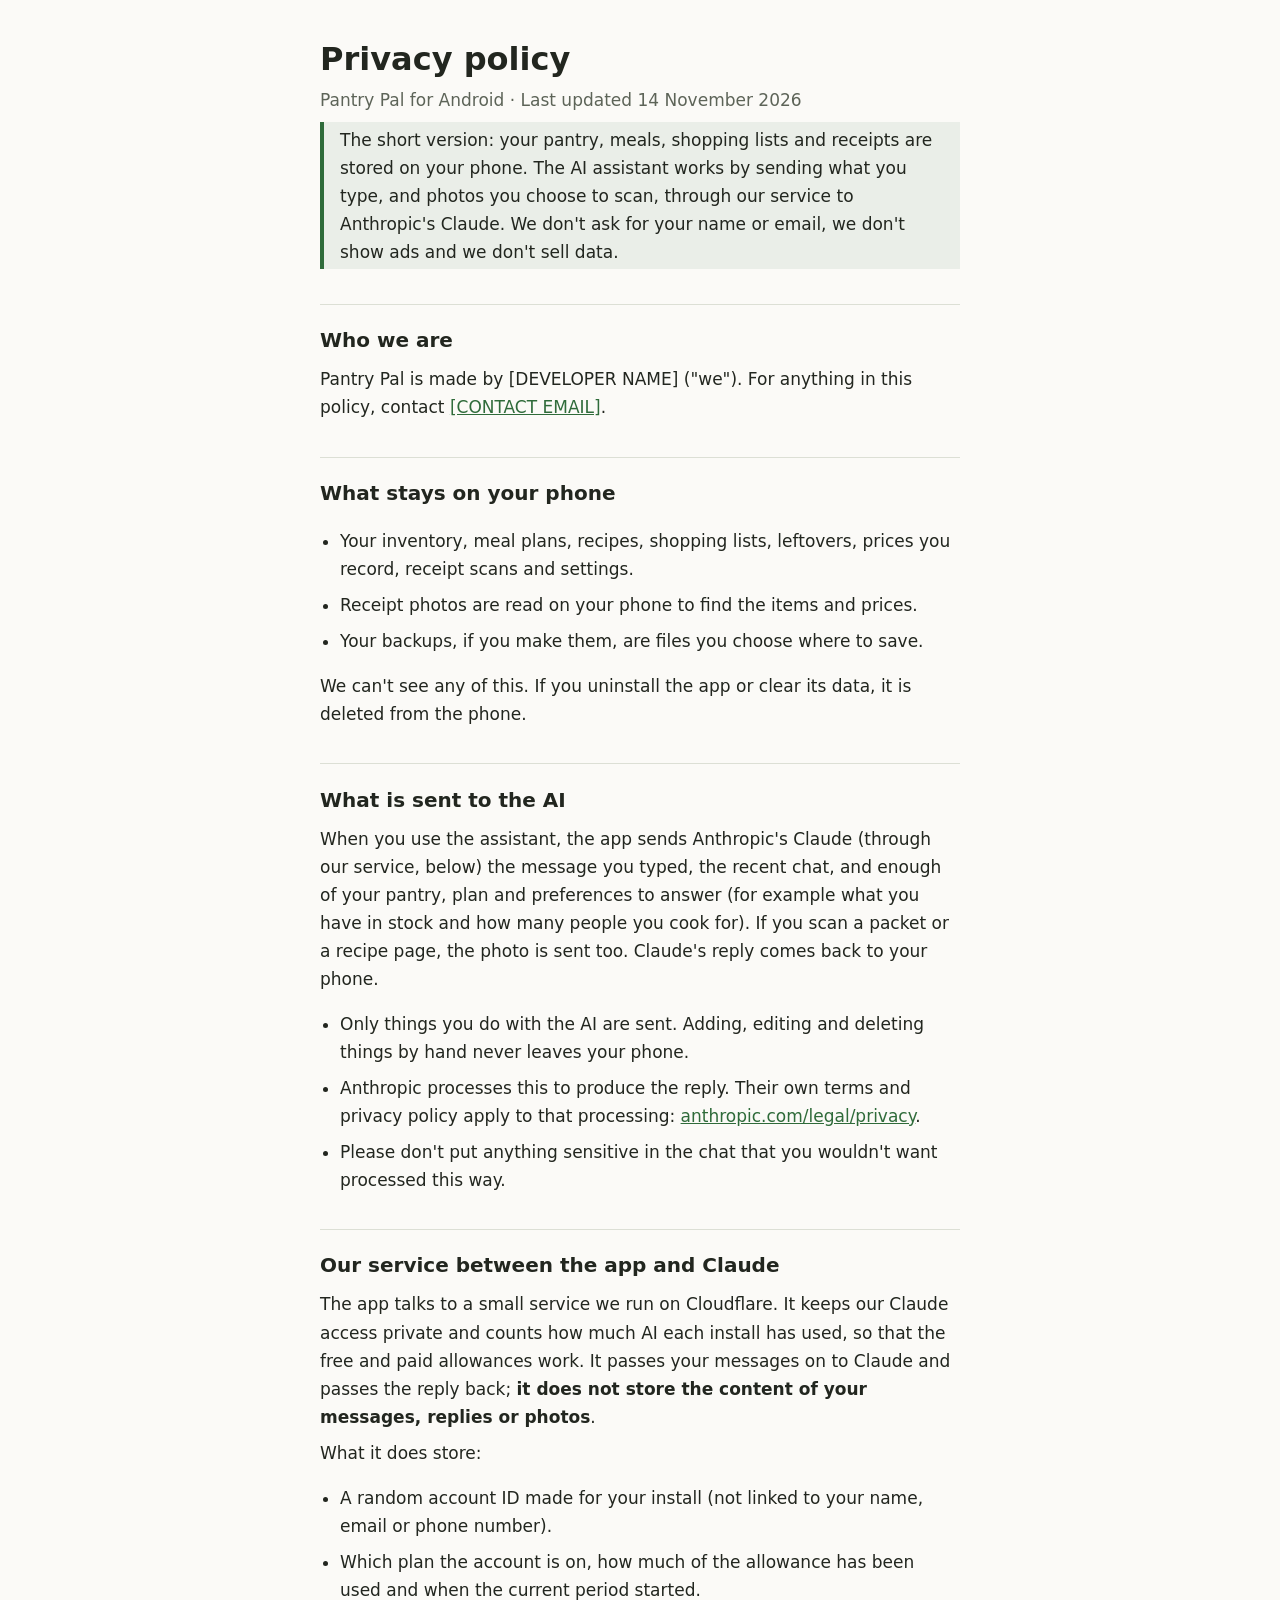
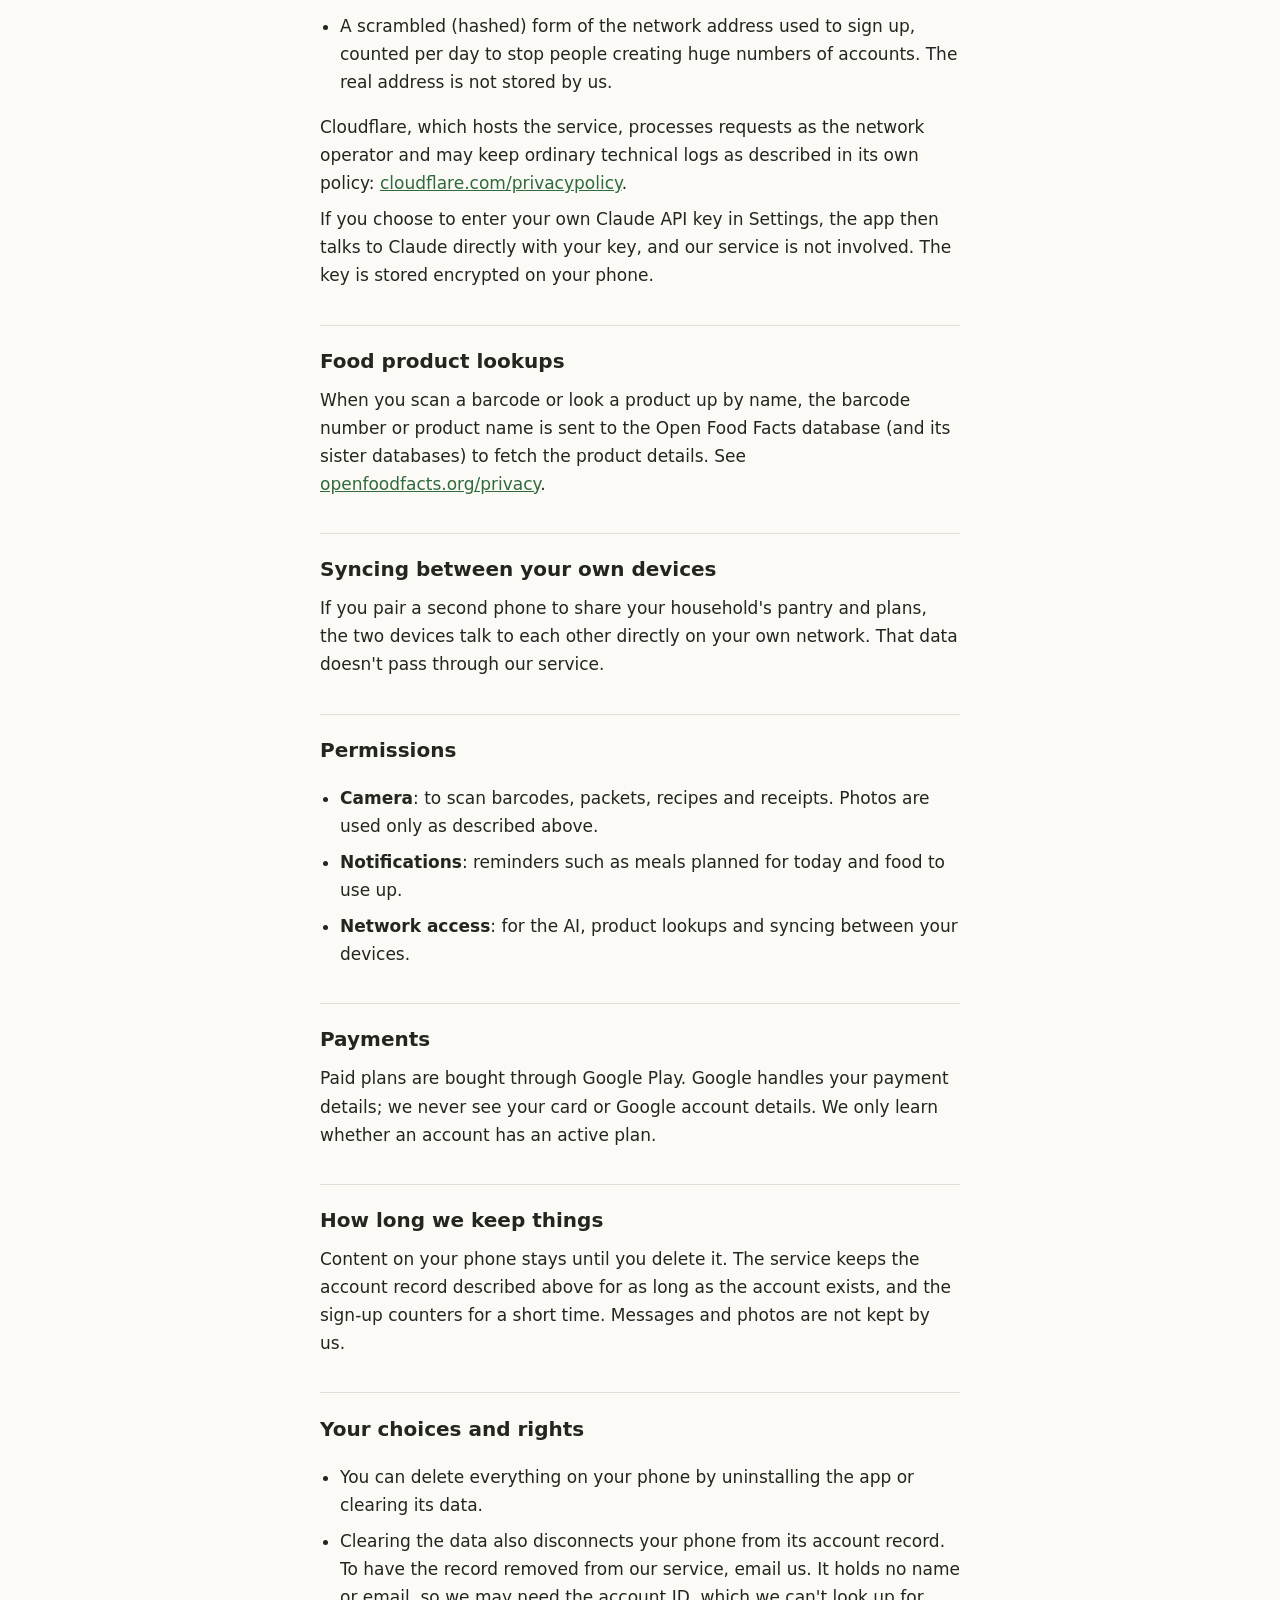
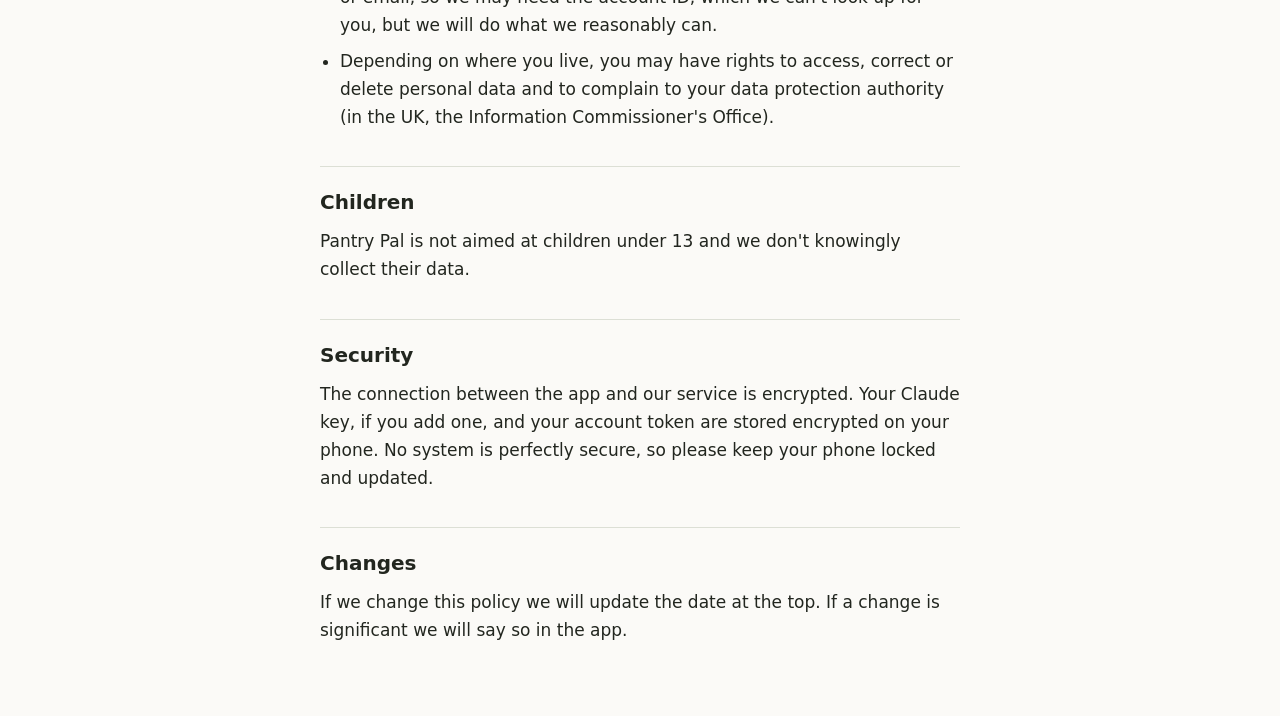
==== index.html @ 1c4ea08c "Pantry Pal privacy policy" ====
<!doctype html>
<html lang="en-GB">
<head>
  <meta charset="utf-8">
  <meta name="viewport" content="width=device-width, initial-scale=1">
  <title>Privacy policy - Pantry Pal</title>
  <meta name="description" content="How Pantry Pal handles your data.">
  <link rel="stylesheet" href="style.css">
</head>
<body>
<main>
  <h1>Privacy policy</h1>
  <p class="muted">Pantry Pal for Android &middot; Last updated 14 November 2026</p>

  <p class="note">The short version: your pantry, meals, shopping lists and receipts are stored on your phone. The AI assistant works by sending what you type, and photos you choose to scan, through our service to Anthropic's Claude. We don't ask for your name or email, we don't show ads and we don't sell data.</p>

  <h2>Who we are</h2>
  <p>Pantry Pal is made by [DEVELOPER NAME] ("we"). For anything in this policy, contact <a href="mailto:[CONTACT EMAIL]">[CONTACT EMAIL]</a>.</p>

  <h2>What stays on your phone</h2>
  <ul>
    <li>Your inventory, meal plans, recipes, shopping lists, leftovers, prices you record, receipt scans and settings.</li>
    <li>Receipt photos are read on your phone to find the items and prices.</li>
    <li>Your backups, if you make them, are files you choose where to save.</li>
  </ul>
  <p>We can't see any of this. If you uninstall the app or clear its data, it is deleted from the phone.</p>

  <h2>What is sent to the AI</h2>
  <p>When you use the assistant, the app sends Anthropic's Claude (through our service, below) the message you typed, the recent chat, and enough of your pantry, plan and preferences to answer (for example what you have in stock and how many people you cook for). If you scan a packet or a recipe page, the photo is sent too. Claude's reply comes back to your phone.</p>
  <ul>
    <li>Only things you do with the AI are sent. Adding, editing and deleting things by hand never leaves your phone.</li>
    <li>Anthropic processes this to produce the reply. Their own terms and privacy policy apply to that processing: <a href="https://www.anthropic.com/legal/privacy" rel="noopener">anthropic.com/legal/privacy</a>.</li>
    <li>Please don't put anything sensitive in the chat that you wouldn't want processed this way.</li>
  </ul>

  <h2>Our service between the app and Claude</h2>
  <p>The app talks to a small service we run on Cloudflare. It keeps our Claude access private and counts how much AI each install has used, so that the free and paid allowances work. It passes your messages on to Claude and passes the reply back; <strong>it does not store the content of your messages, replies or photos</strong>.</p>
  <p>What it does store:</p>
  <ul>
    <li>A random account ID made for your install (not linked to your name, email or phone number).</li>
    <li>Which plan the account is on, how much of the allowance has been used and when the current period started.</li>
    <li>A scrambled (hashed) form of the network address used to sign up, counted per day to stop people creating huge numbers of accounts. The real address is not stored by us.</li>
  </ul>
  <p>Cloudflare, which hosts the service, processes requests as the network operator and may keep ordinary technical logs as described in its own policy: <a href="https://www.cloudflare.com/privacypolicy/" rel="noopener">cloudflare.com/privacypolicy</a>.</p>
  <p>If you choose to enter your own Claude API key in Settings, the app then talks to Claude directly with your key, and our service is not involved. The key is stored encrypted on your phone.</p>

  <h2>Food product lookups</h2>
  <p>When you scan a barcode or look a product up by name, the barcode number or product name is sent to the Open Food Facts database (and its sister databases) to fetch the product details. See <a href="https://world.openfoodfacts.org/privacy" rel="noopener">openfoodfacts.org/privacy</a>.</p>

  <h2>Syncing between your own devices</h2>
  <p>If you pair a second phone to share your household's pantry and plans, the two devices talk to each other directly on your own network. That data doesn't pass through our service.</p>

  <h2>Permissions</h2>
  <ul>
    <li><strong>Camera</strong>: to scan barcodes, packets, recipes and receipts. Photos are used only as described above.</li>
    <li><strong>Notifications</strong>: reminders such as meals planned for today and food to use up.</li>
    <li><strong>Network access</strong>: for the AI, product lookups and syncing between your devices.</li>
  </ul>

  <h2>Payments</h2>
  <p>Paid plans are bought through Google Play. Google handles your payment details; we never see your card or Google account details. We only learn whether an account has an active plan.</p>

  <h2>How long we keep things</h2>
  <p>Content on your phone stays until you delete it. The service keeps the account record described above for as long as the account exists, and the sign-up counters for a short time. Messages and photos are not kept by us.</p>

  <h2>Your choices and rights</h2>
  <ul>
    <li>You can delete everything on your phone by uninstalling the app or clearing its data.</li>
    <li>Clearing the data also disconnects your phone from its account record. To have the record removed from our service, email us. It holds no name or email, so we may need the account ID, which we can't look up for you, but we will do what we reasonably can.</li>
    <li>Depending on where you live, you may have rights to access, correct or delete personal data and to complain to your data protection authority (in the UK, the Information Commissioner's Office).</li>
  </ul>

  <h2>Children</h2>
  <p>Pantry Pal is not aimed at children under 13 and we don't knowingly collect their data.</p>

  <h2>Security</h2>
  <p>The connection between the app and our service is encrypted. Your Claude key, if you add one, and your account token are stored encrypted on your phone. No system is perfectly secure, so please keep your phone locked and updated.</p>

  <h2>Changes</h2>
  <p>If we change this policy we will update the date at the top. If a change is significant we will say so in the app.</p>
</main>
</body>
</html>
---- style.css ----
:root { --bg:#fbfaf7; --fg:#22261f; --muted:#5d6458; --accent:#2f6b3a; --rule:#dcdfd5; }
@media (prefers-color-scheme: dark) { :root { --bg:#171a15; --fg:#e8eae3; --muted:#a3aa9b; --accent:#7fc48a; --rule:#33382f; } }
* { box-sizing: border-box; }
body { margin:0; background:var(--bg); color:var(--fg); font:17px/1.65 system-ui, -apple-system, "Segoe UI", Roboto, sans-serif; }
main { max-width: 42rem; margin: 0 auto; padding: 2.5rem 1rem 4rem; }
h1 { font-size: 2rem; line-height:1.2; margin:0 0 .25rem; }
h2 { font-size: 1.25rem; margin: 2.2rem 0 .4rem; padding-top:1.2rem; border-top:1px solid var(--rule); }
p, li { margin: .5rem 0; }
ul { padding-left: 1.25rem; }
.muted { color: var(--muted); }
a { color: var(--accent); }
.note { border-left: 4px solid var(--accent); padding: .2rem 1rem; background: color-mix(in srgb, var(--accent) 8%, transparent); }
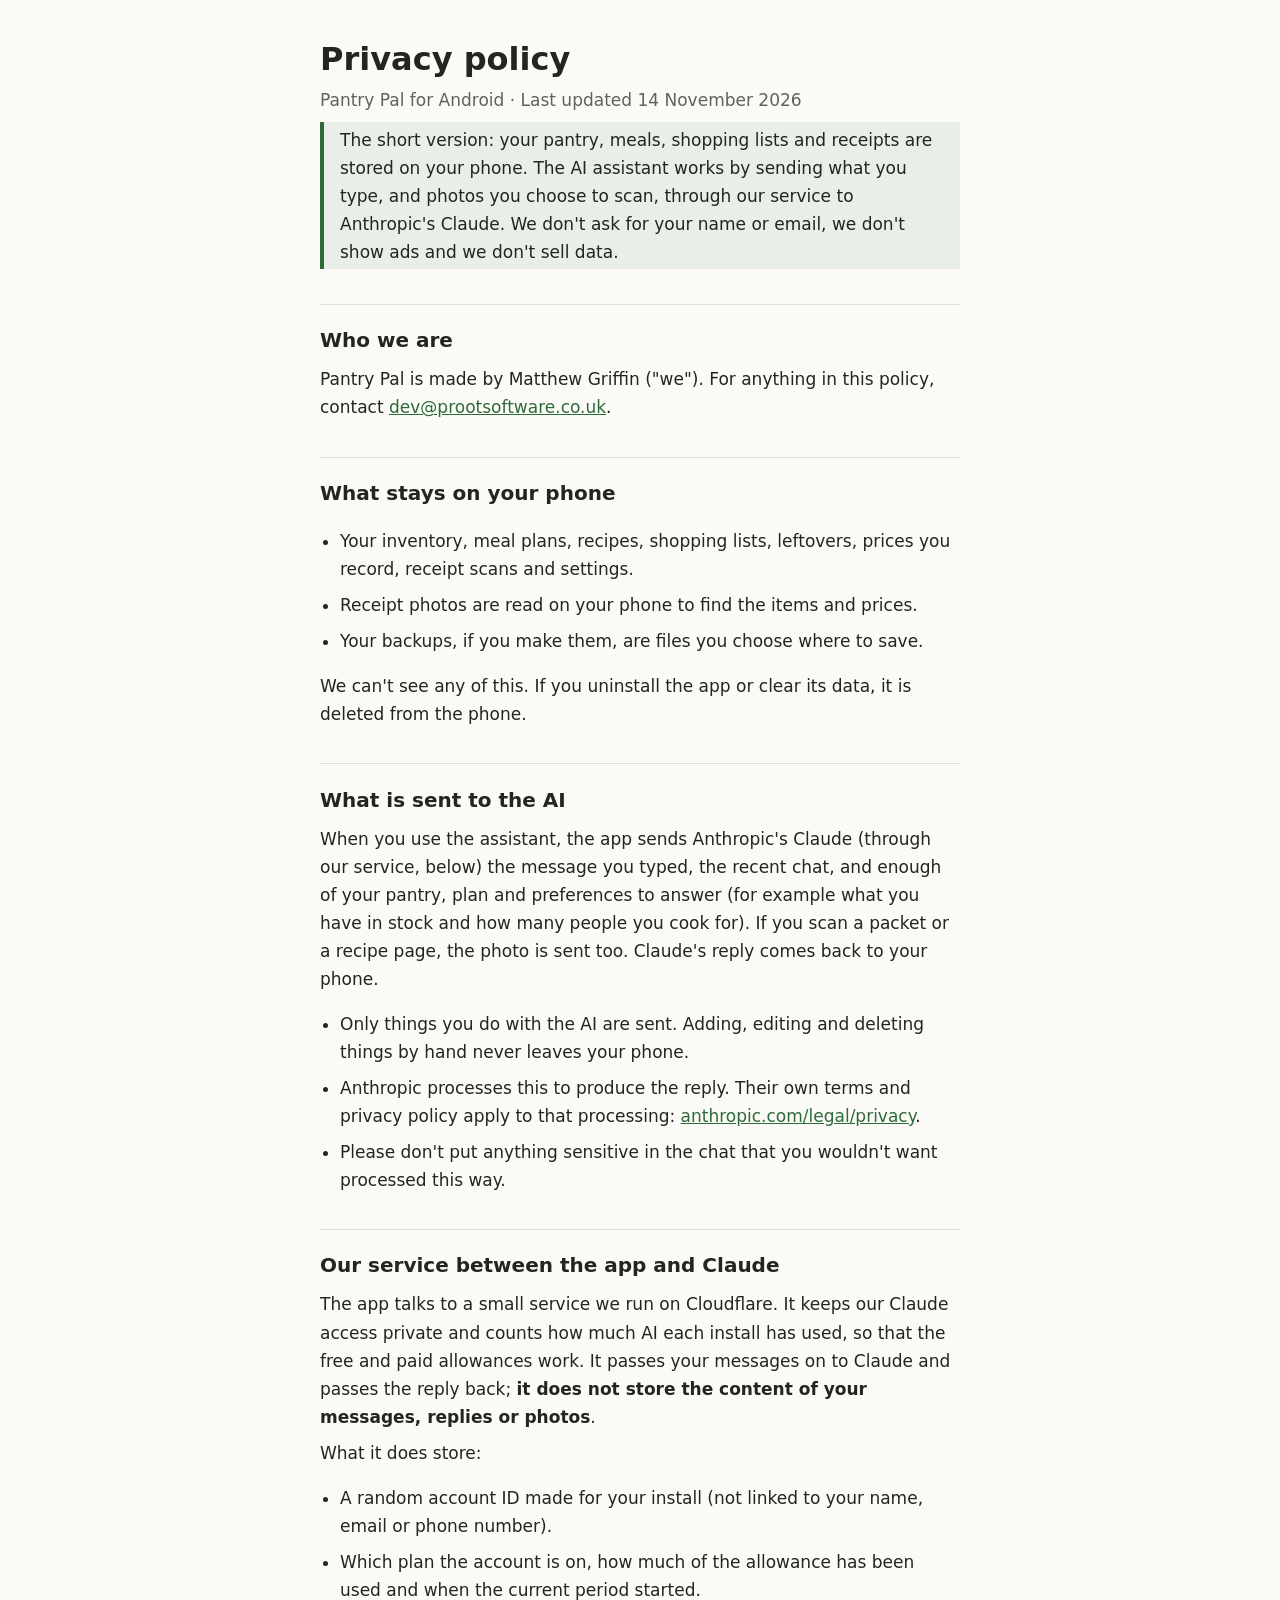
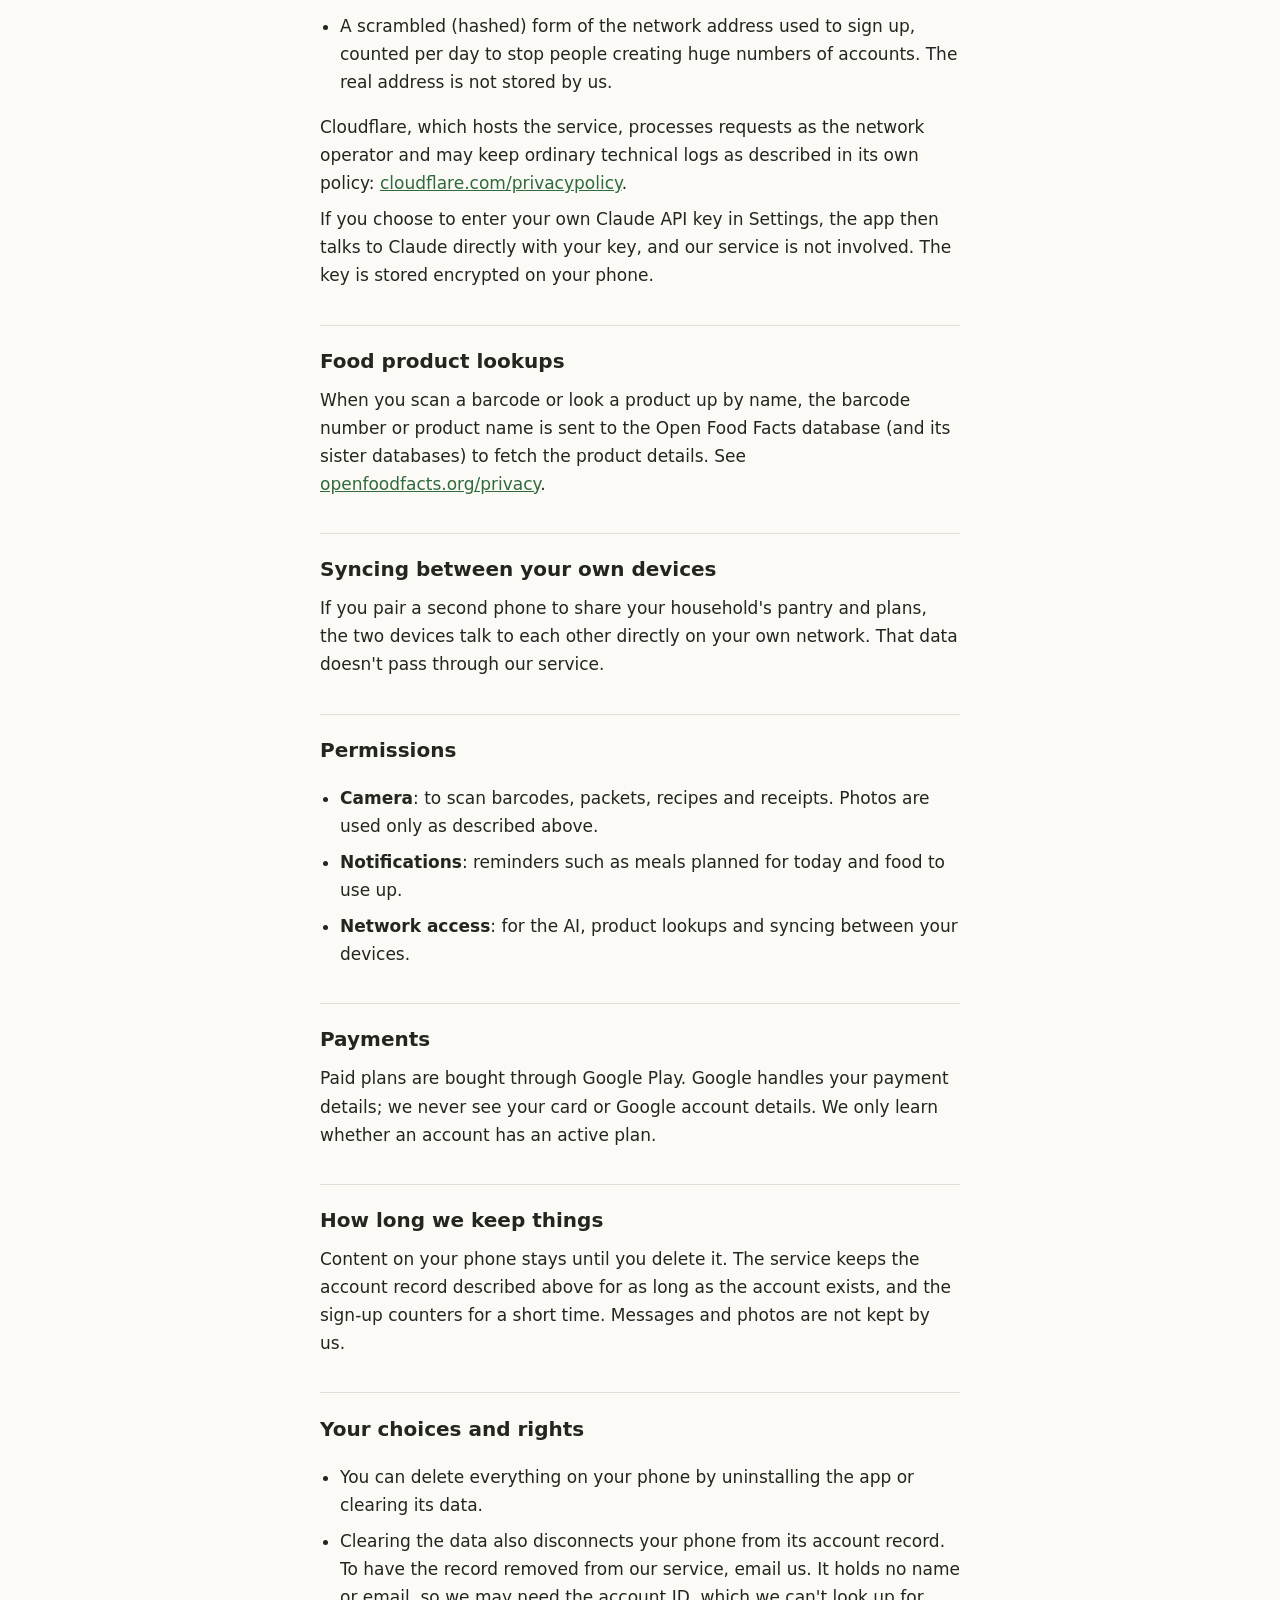
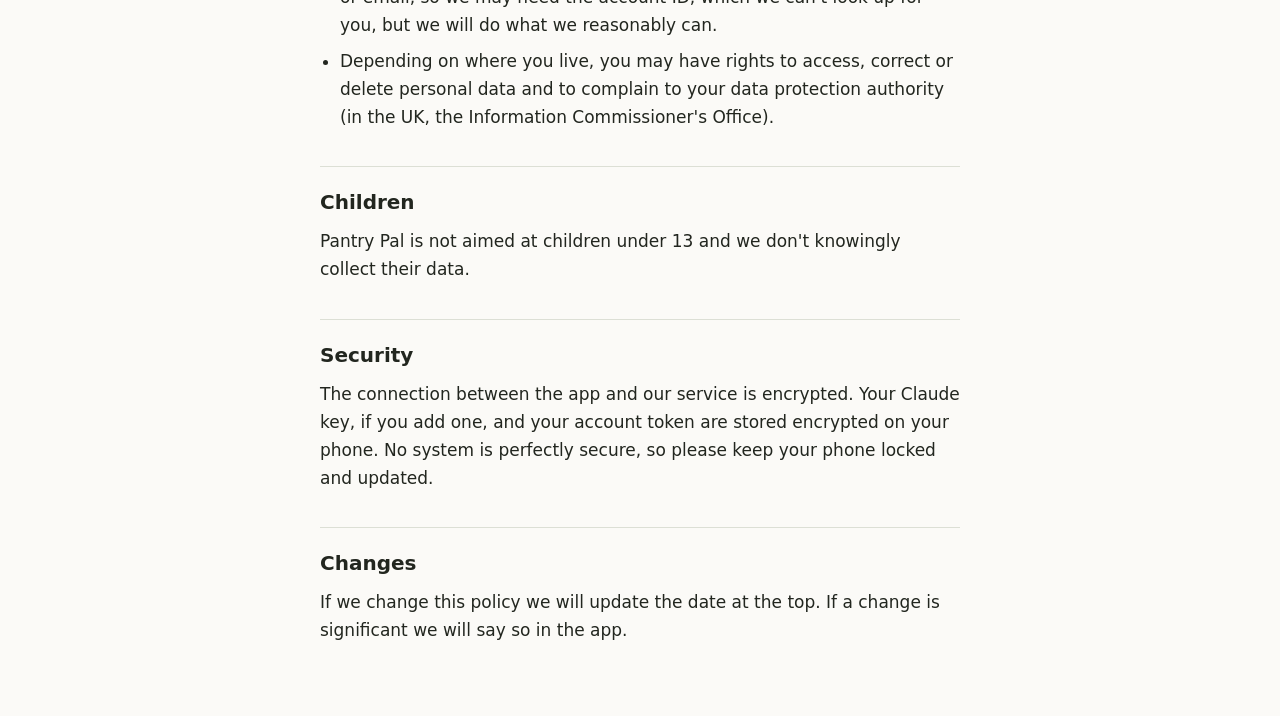
==== commit 4dd2d2d9: "Fill in developer name and contact email" ====
--- a/index.html
+++ b/index.html
@@ -15,7 +15,7 @@
   <p class="note">The short version: your pantry, meals, shopping lists and receipts are stored on your phone. The AI assistant works by sending what you type, and photos you choose to scan, through our service to Anthropic's Claude. We don't ask for your name or email, we don't show ads and we don't sell data.</p>
 
   <h2>Who we are</h2>
-  <p>Pantry Pal is made by [DEVELOPER NAME] ("we"). For anything in this policy, contact <a href="mailto:[CONTACT EMAIL]">[CONTACT EMAIL]</a>.</p>
+  <p>Pantry Pal is made by Matthew Griffin ("we"). For anything in this policy, contact <a href="mailto:dev@prootsoftware.co.uk">dev@prootsoftware.co.uk</a>.</p>
 
   <h2>What stays on your phone</h2>
   <ul>
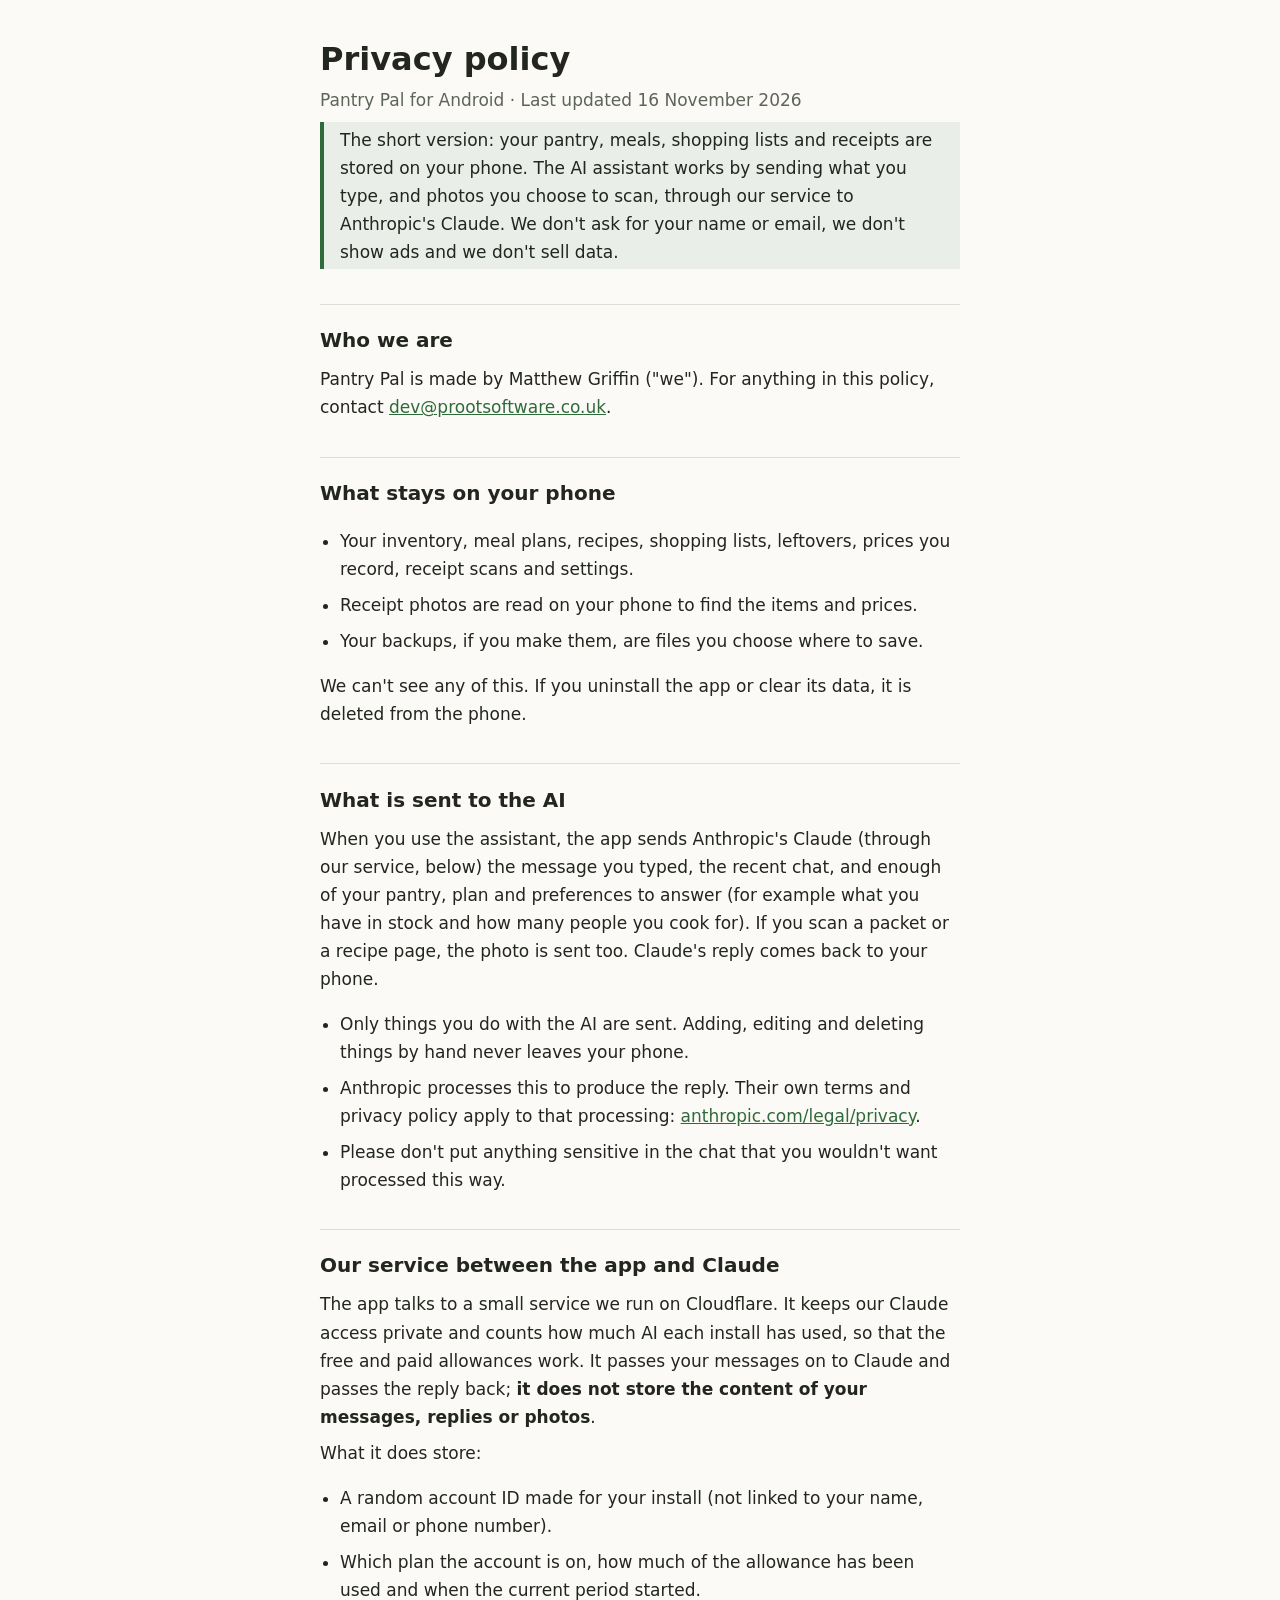
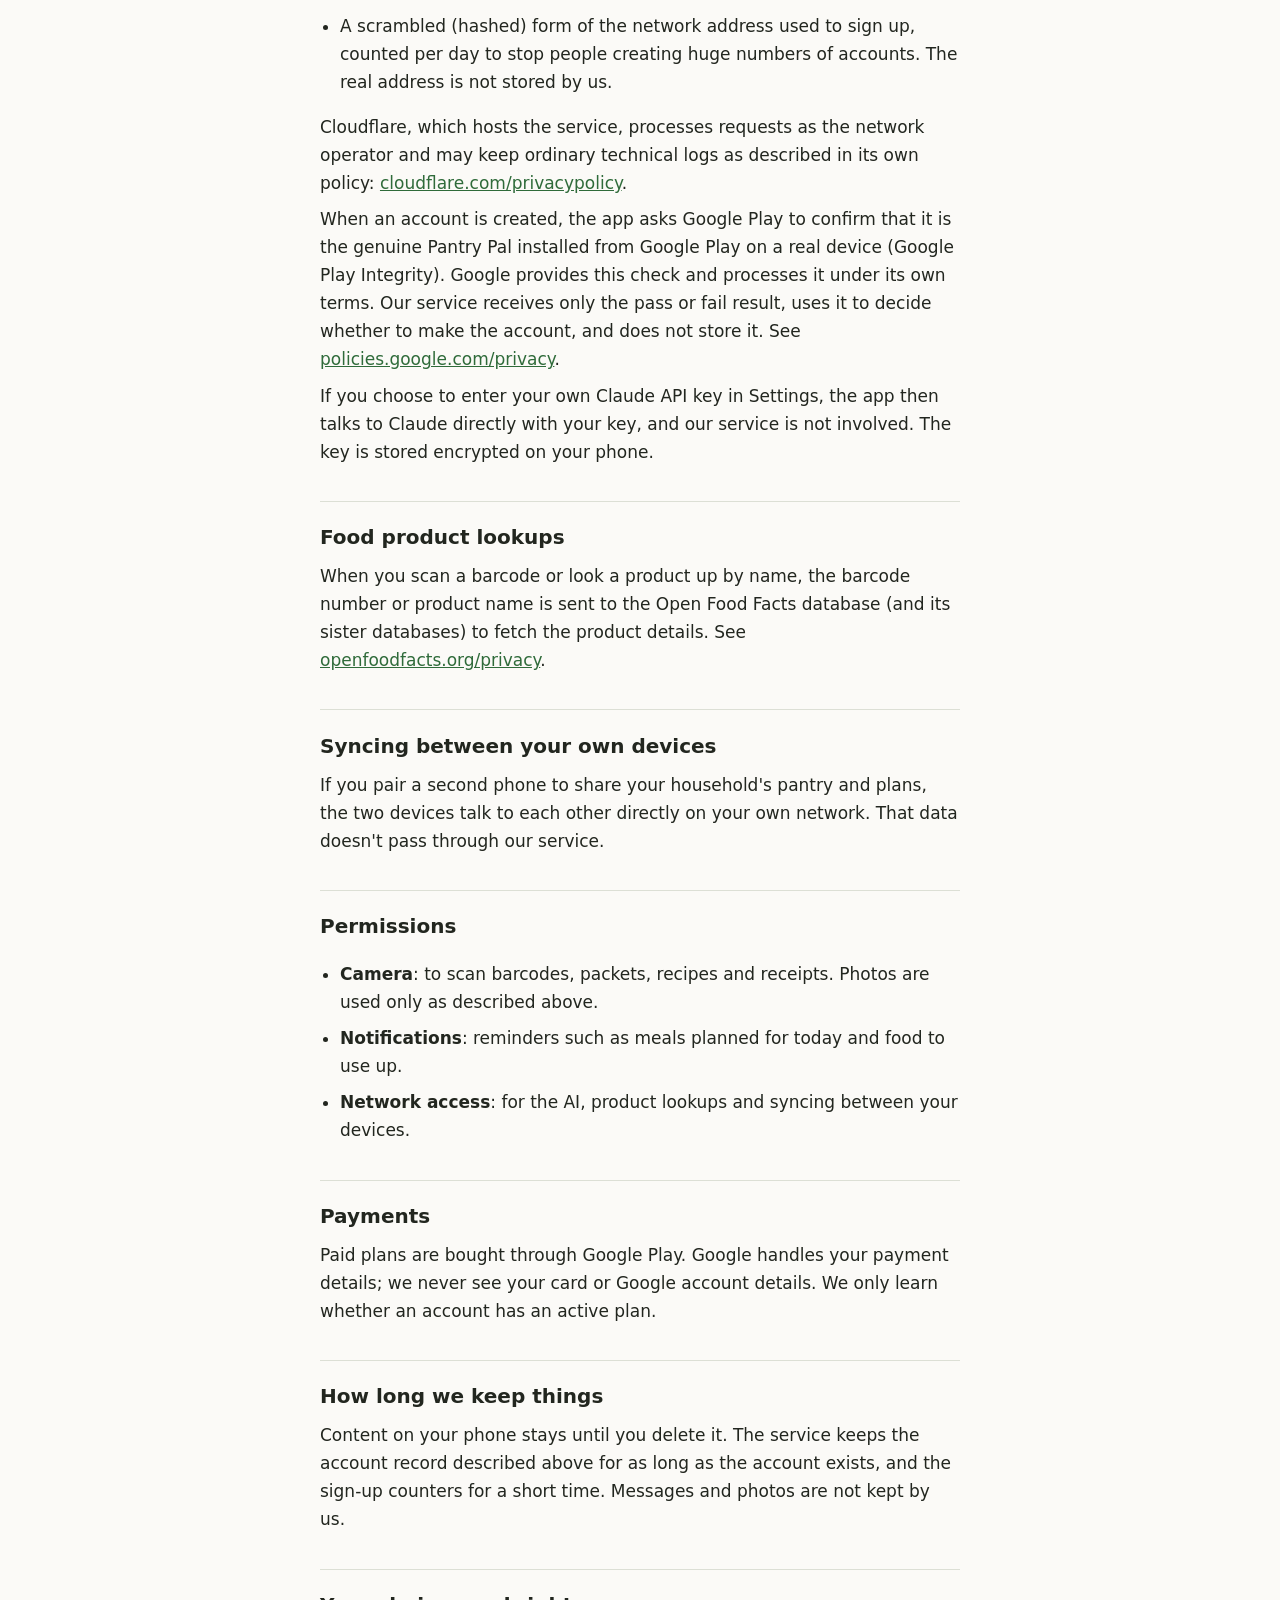
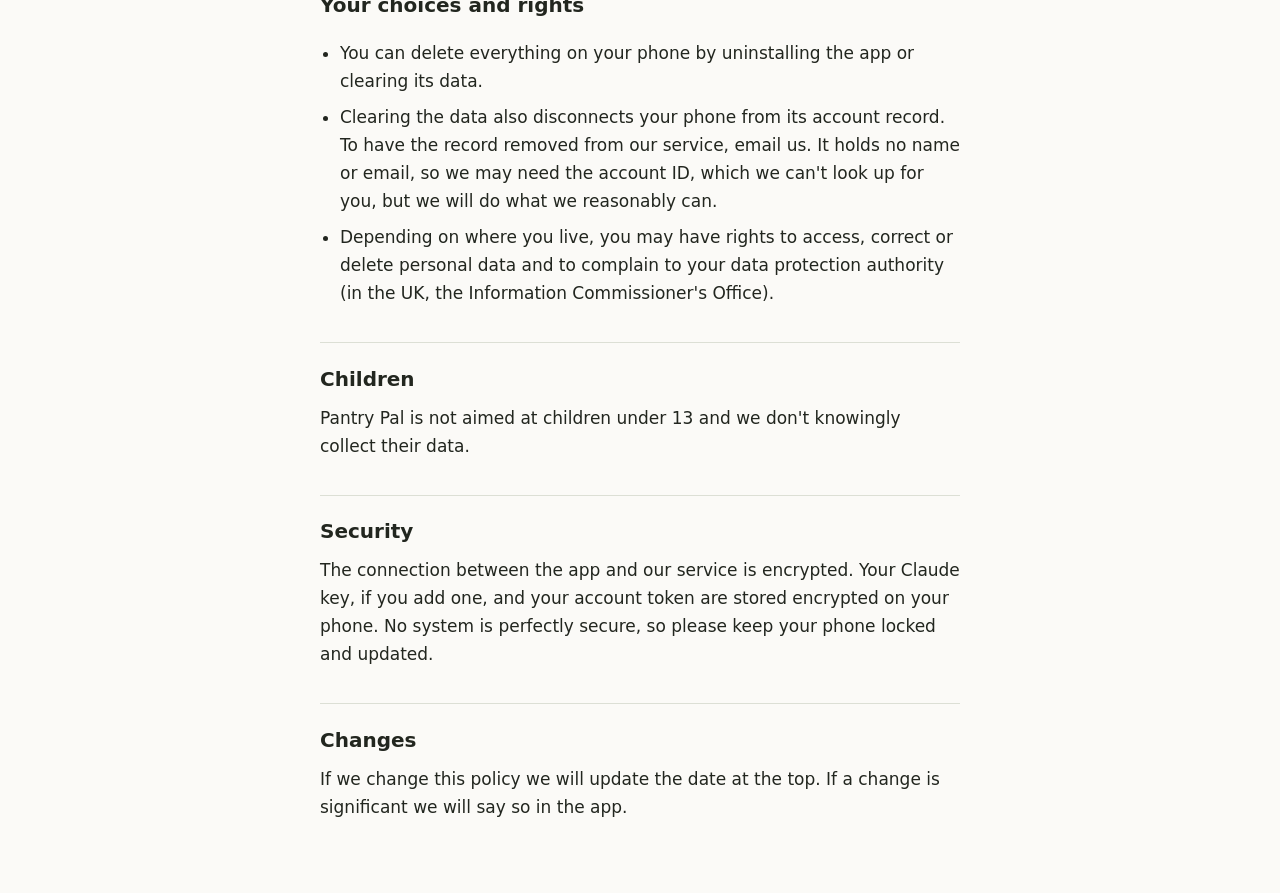
==== commit 065974a8: "Privacy policy: mention Google Play Integrity check at sign-up Co-Authored-By: Claude Sonnet 5.5 <no" ====
--- a/index.html
+++ b/index.html
@@ -10,7 +10,7 @@
 <body>
 <main>
   <h1>Privacy policy</h1>
-  <p class="muted">Pantry Pal for Android &middot; Last updated 14 November 2026</p>
+  <p class="muted">Pantry Pal for Android &middot; Last updated 16 November 2026</p>
 
   <p class="note">The short version: your pantry, meals, shopping lists and receipts are stored on your phone. The AI assistant works by sending what you type, and photos you choose to scan, through our service to Anthropic's Claude. We don't ask for your name or email, we don't show ads and we don't sell data.</p>
 
@@ -42,6 +42,7 @@
     <li>A scrambled (hashed) form of the network address used to sign up, counted per day to stop people creating huge numbers of accounts. The real address is not stored by us.</li>
   </ul>
   <p>Cloudflare, which hosts the service, processes requests as the network operator and may keep ordinary technical logs as described in its own policy: <a href="https://www.cloudflare.com/privacypolicy/" rel="noopener">cloudflare.com/privacypolicy</a>.</p>
+  <p>When an account is created, the app asks Google Play to confirm that it is the genuine Pantry Pal installed from Google Play on a real device (Google Play Integrity). Google provides this check and processes it under its own terms. Our service receives only the pass or fail result, uses it to decide whether to make the account, and does not store it. See <a href="https://policies.google.com/privacy" rel="noopener">policies.google.com/privacy</a>.</p>
   <p>If you choose to enter your own Claude API key in Settings, the app then talks to Claude directly with your key, and our service is not involved. The key is stored encrypted on your phone.</p>
 
   <h2>Food product lookups</h2>
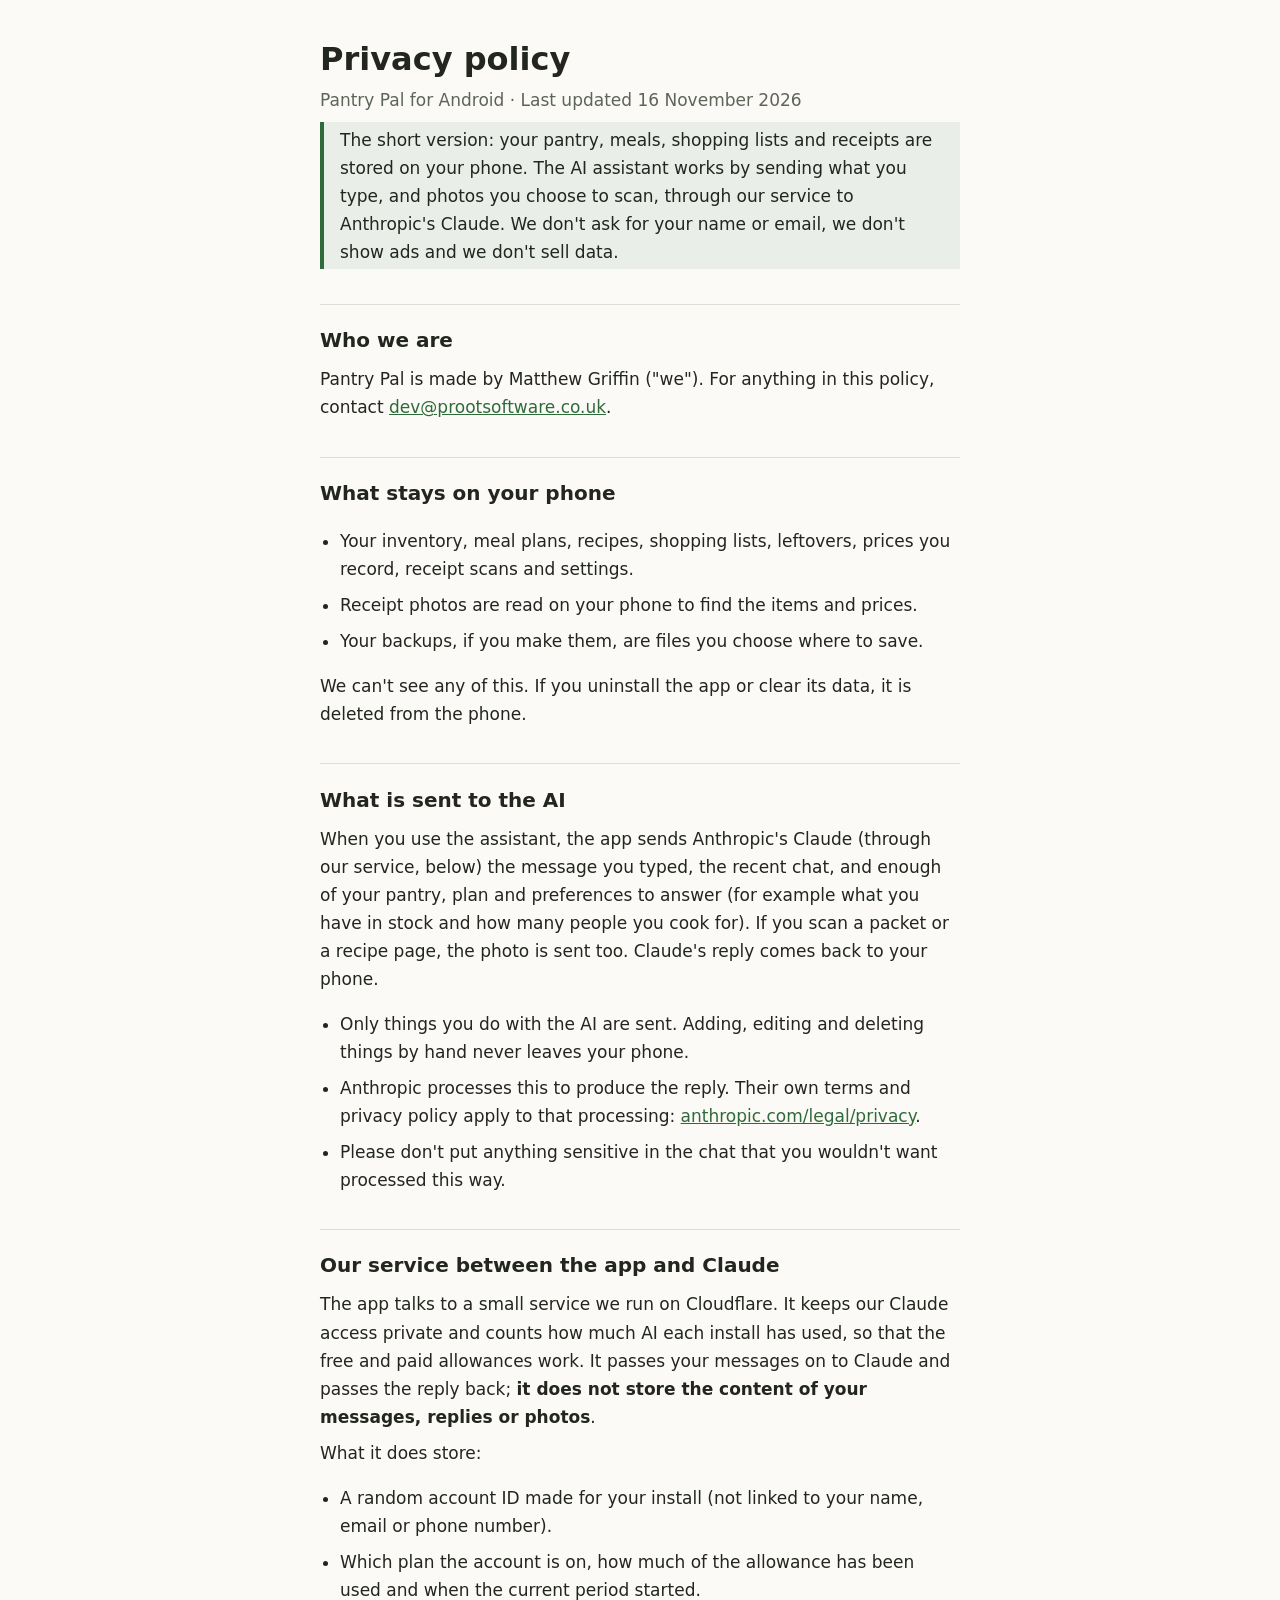
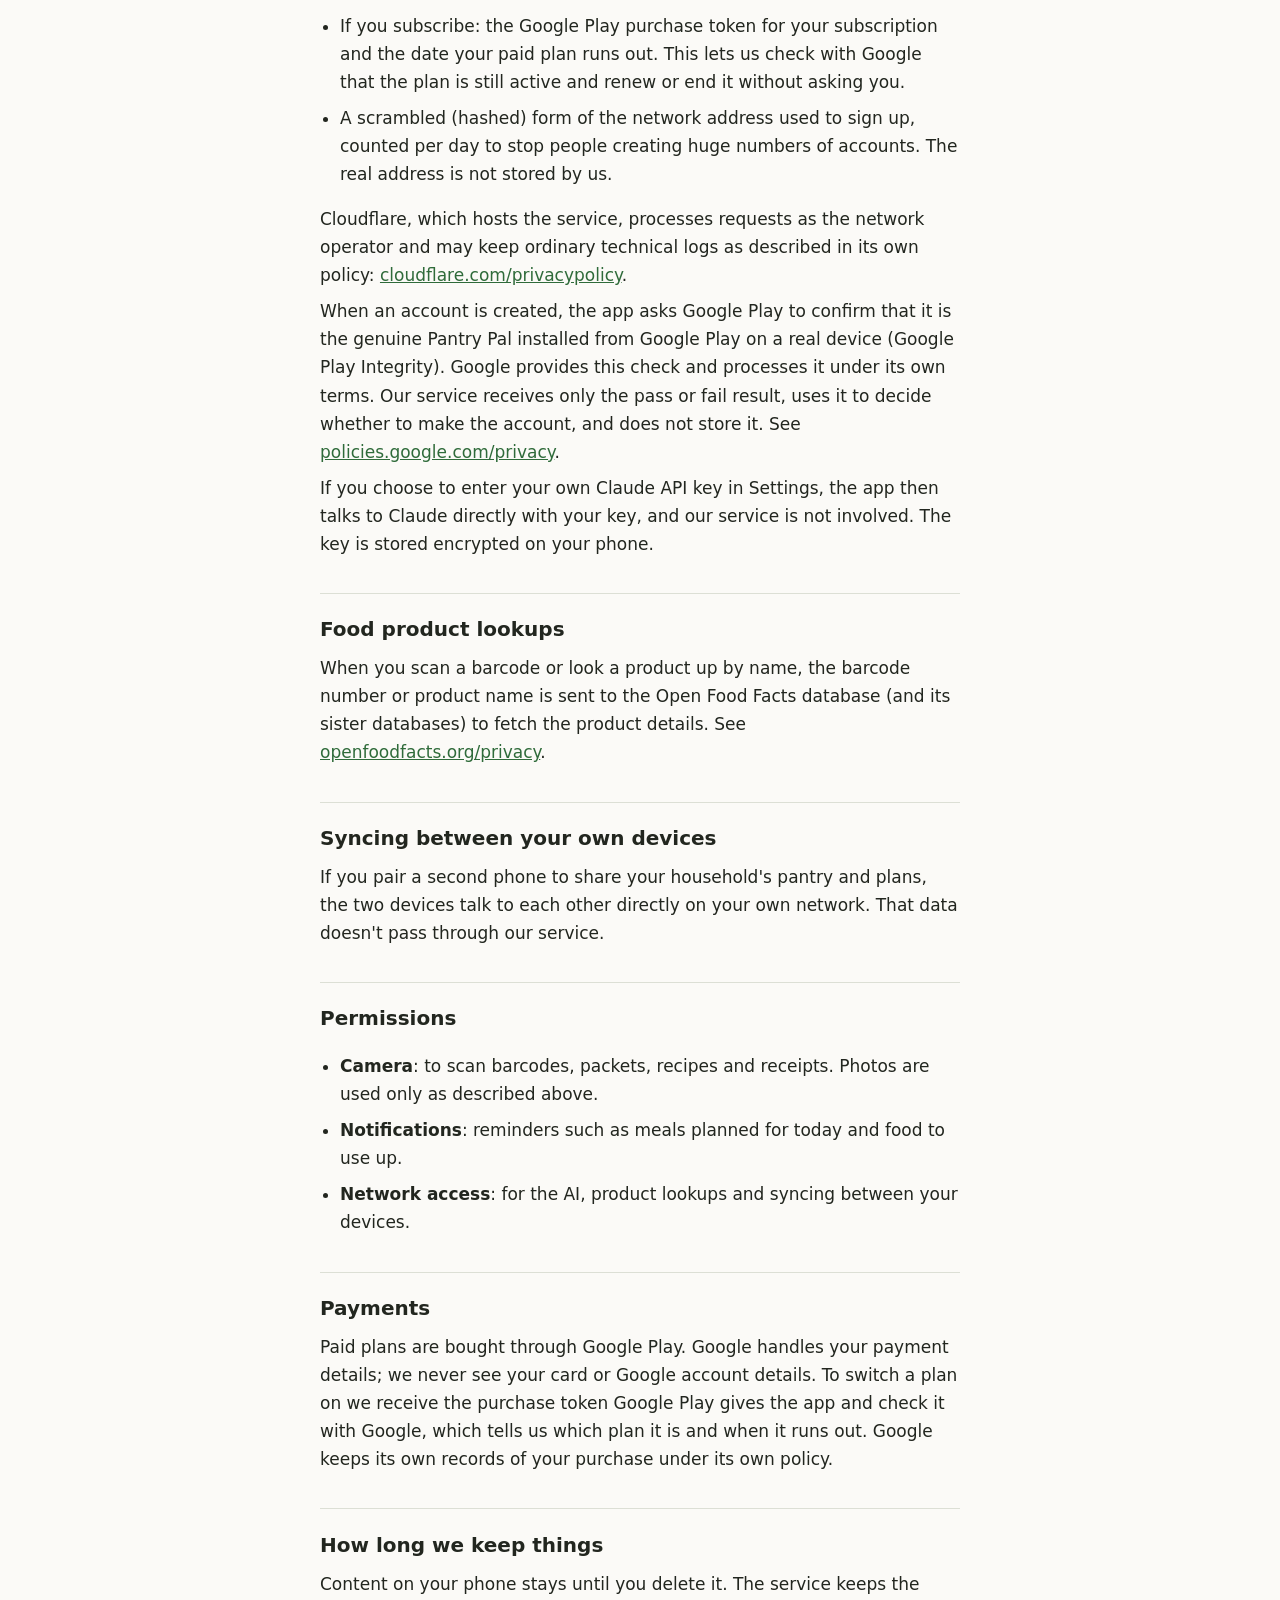
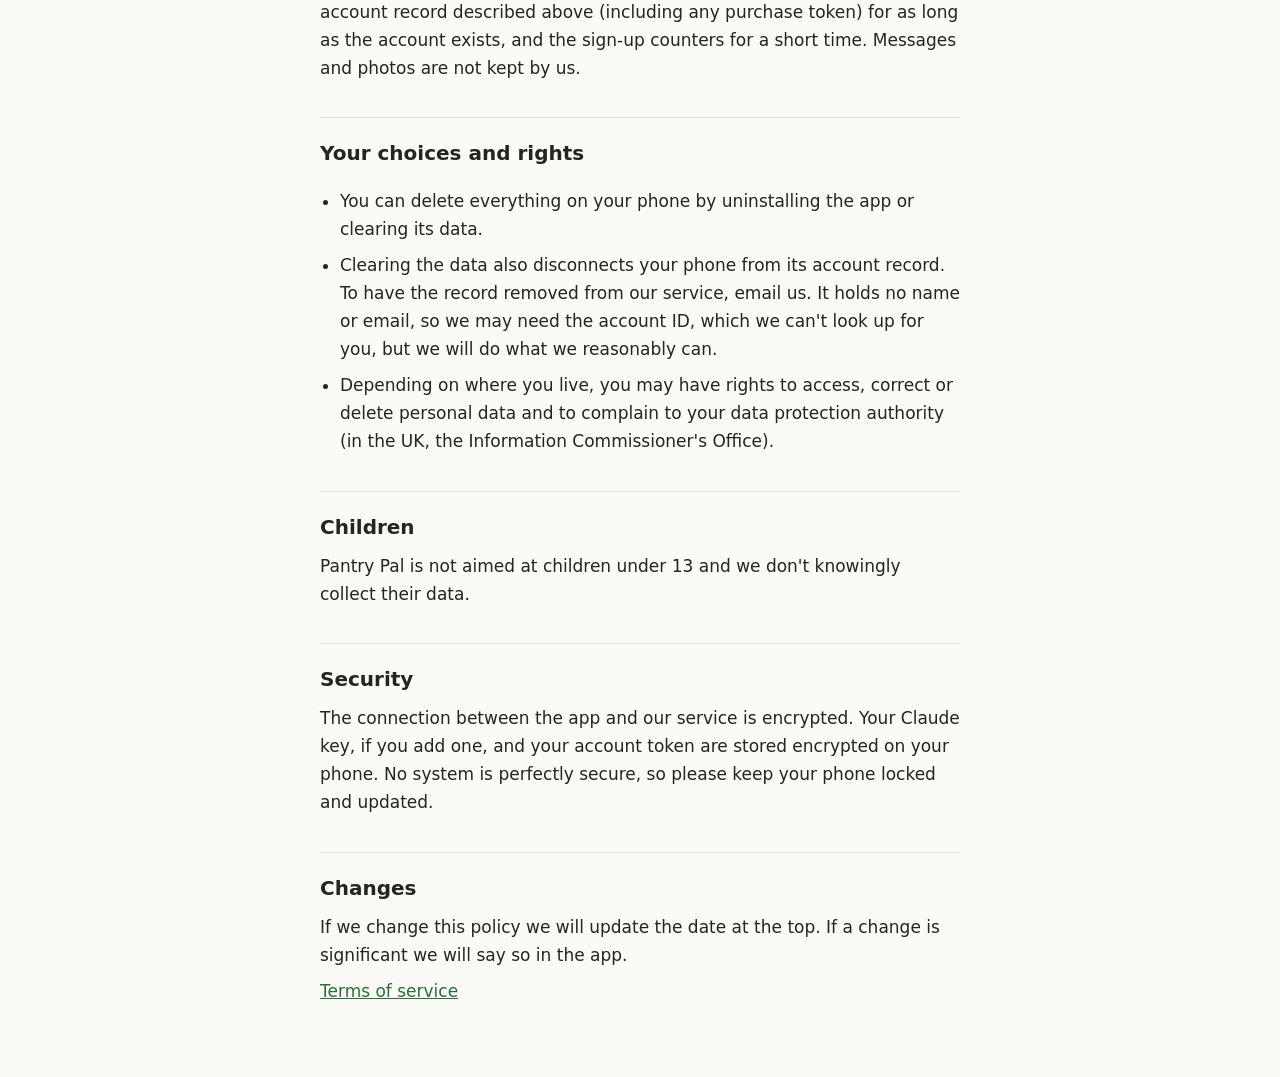
==== commit 030b679e: "Add terms of service; policy and deletion page cover subscription purchase tokens Co-Authored-By: Cl" ====
--- a/index.html
+++ b/index.html
@@ -39,6 +39,7 @@
   <ul>
     <li>A random account ID made for your install (not linked to your name, email or phone number).</li>
     <li>Which plan the account is on, how much of the allowance has been used and when the current period started.</li>
+    <li>If you subscribe: the Google Play purchase token for your subscription and the date your paid plan runs out. This lets us check with Google that the plan is still active and renew or end it without asking you.</li>
     <li>A scrambled (hashed) form of the network address used to sign up, counted per day to stop people creating huge numbers of accounts. The real address is not stored by us.</li>
   </ul>
   <p>Cloudflare, which hosts the service, processes requests as the network operator and may keep ordinary technical logs as described in its own policy: <a href="https://www.cloudflare.com/privacypolicy/" rel="noopener">cloudflare.com/privacypolicy</a>.</p>
@@ -59,10 +60,10 @@
   </ul>
 
   <h2>Payments</h2>
-  <p>Paid plans are bought through Google Play. Google handles your payment details; we never see your card or Google account details. We only learn whether an account has an active plan.</p>
+  <p>Paid plans are bought through Google Play. Google handles your payment details; we never see your card or Google account details. To switch a plan on we receive the purchase token Google Play gives the app and check it with Google, which tells us which plan it is and when it runs out. Google keeps its own records of your purchase under its own policy.</p>
 
   <h2>How long we keep things</h2>
-  <p>Content on your phone stays until you delete it. The service keeps the account record described above for as long as the account exists, and the sign-up counters for a short time. Messages and photos are not kept by us.</p>
+  <p>Content on your phone stays until you delete it. The service keeps the account record described above (including any purchase token) for as long as the account exists, and the sign-up counters for a short time. Messages and photos are not kept by us.</p>
 
   <h2>Your choices and rights</h2>
   <ul>
@@ -79,6 +80,7 @@
 
   <h2>Changes</h2>
   <p>If we change this policy we will update the date at the top. If a change is significant we will say so in the app.</p>
+  <p class="muted"><a href="terms.html">Terms of service</a></p>
 </main>
 </body>
 </html>
--- a/style.css
+++ b/style.css
@@ -10,3 +10,7 @@
 .muted { color: var(--muted); }
 a { color: var(--accent); }
 .note { border-left: 4px solid var(--accent); padding: .2rem 1rem; background: color-mix(in srgb, var(--accent) 8%, transparent); }
+
+table { width: 100%; border-collapse: collapse; margin: 1rem 0; }
+th, td { text-align: left; vertical-align: top; padding: .6rem .5rem; border-bottom: 1px solid rgba(128,128,128,.35); }
+th { font-weight: 600; }
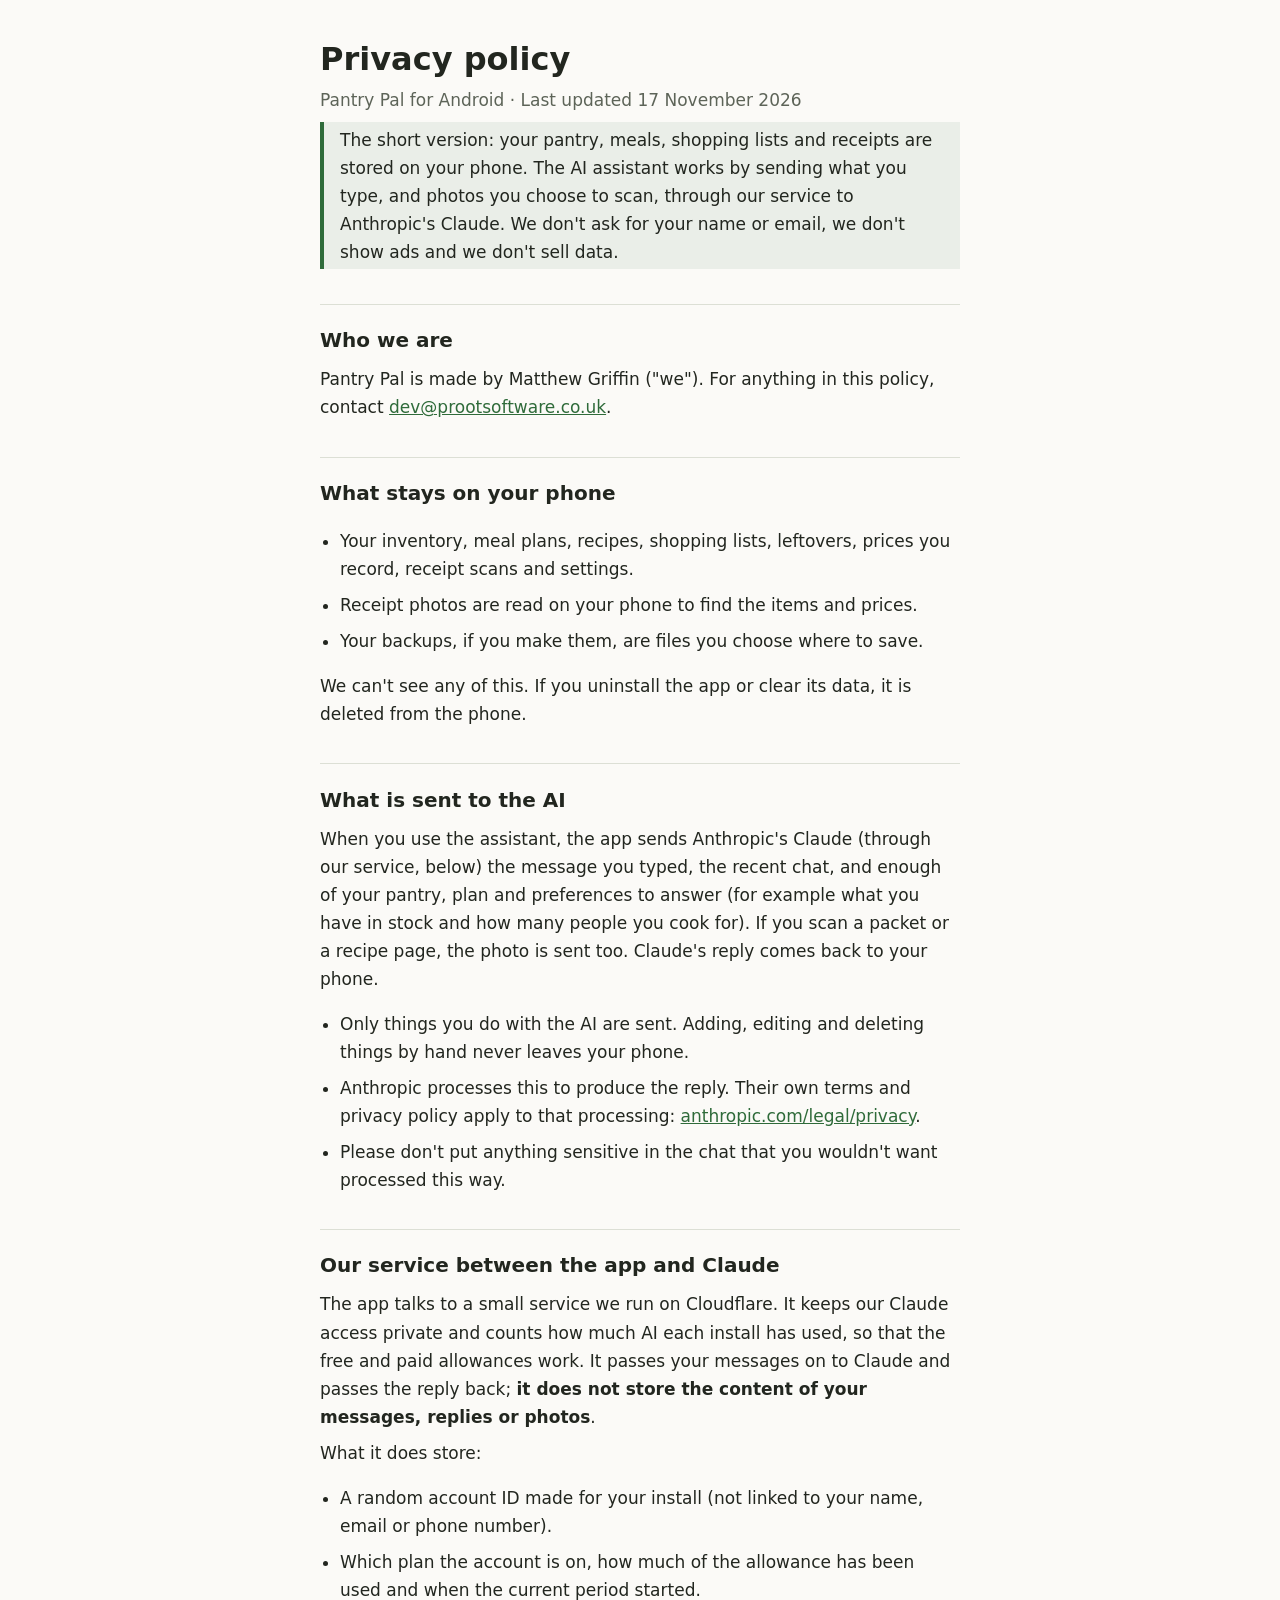
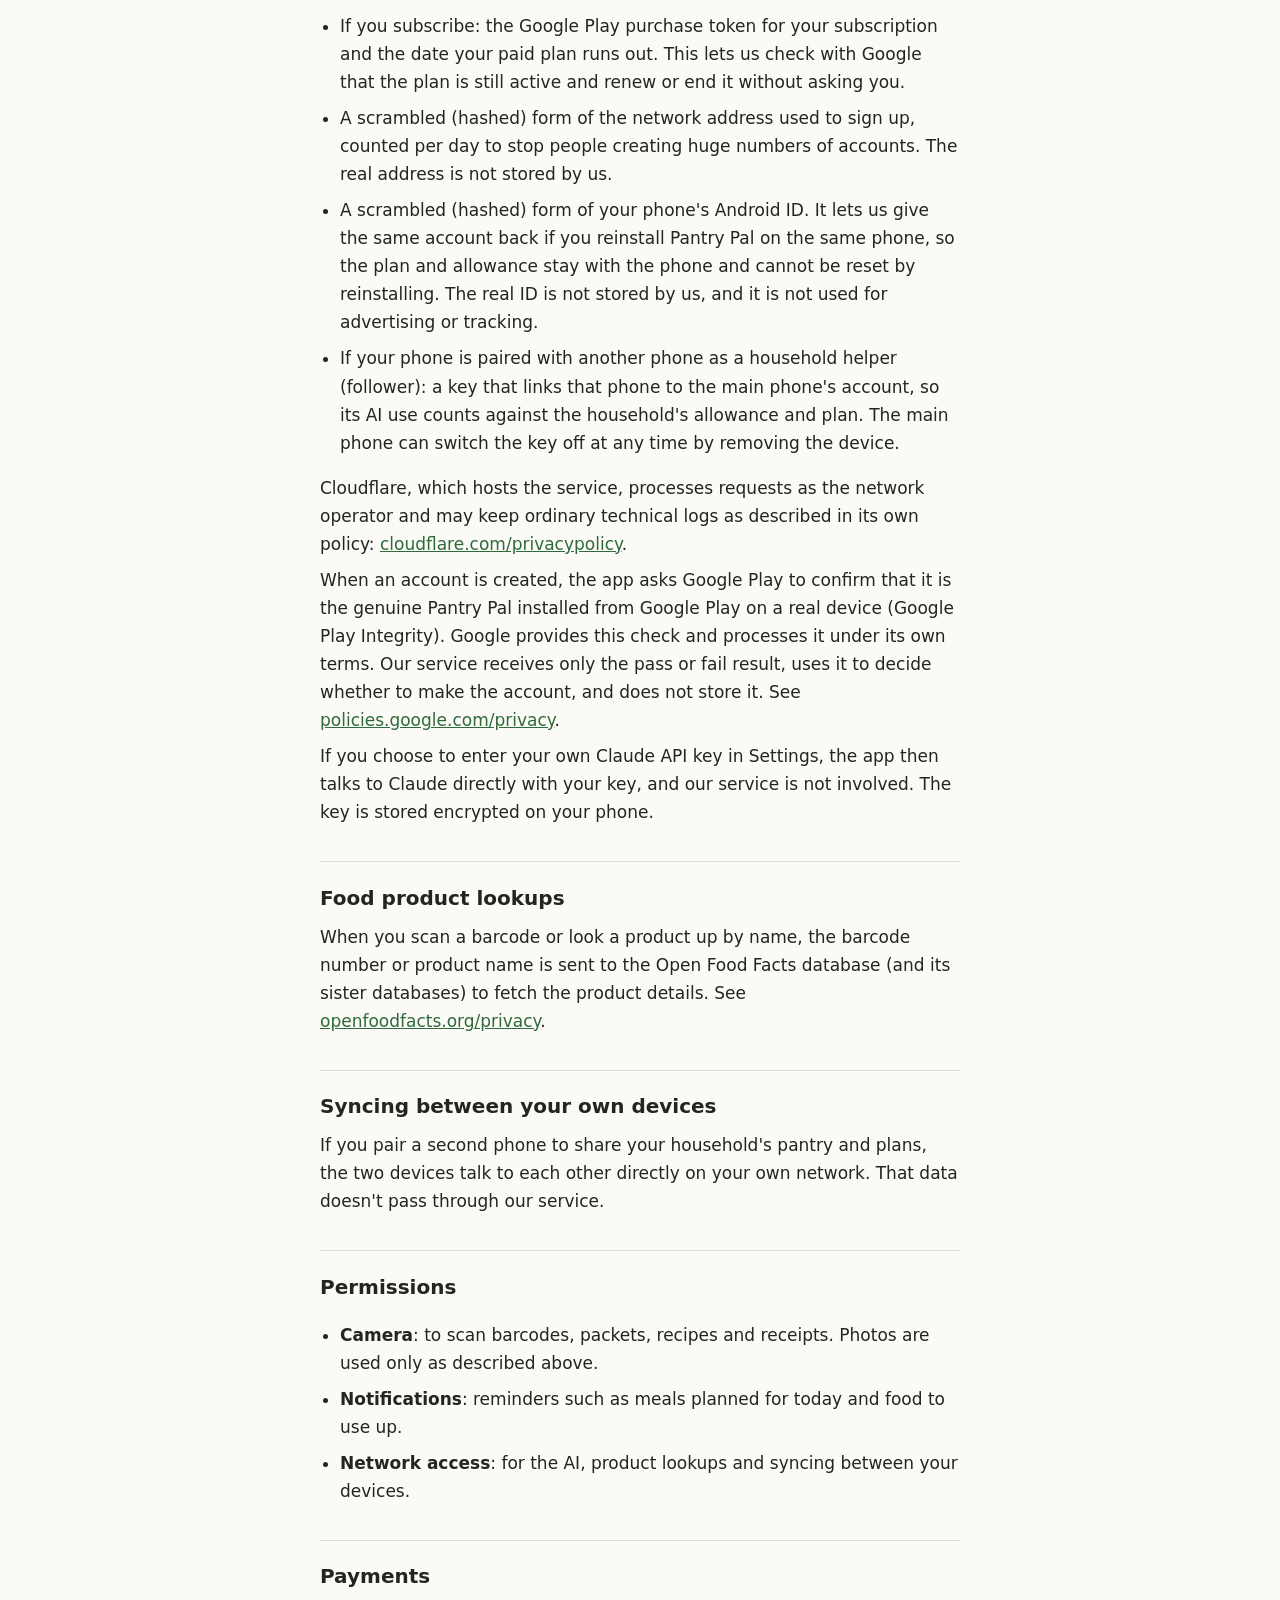
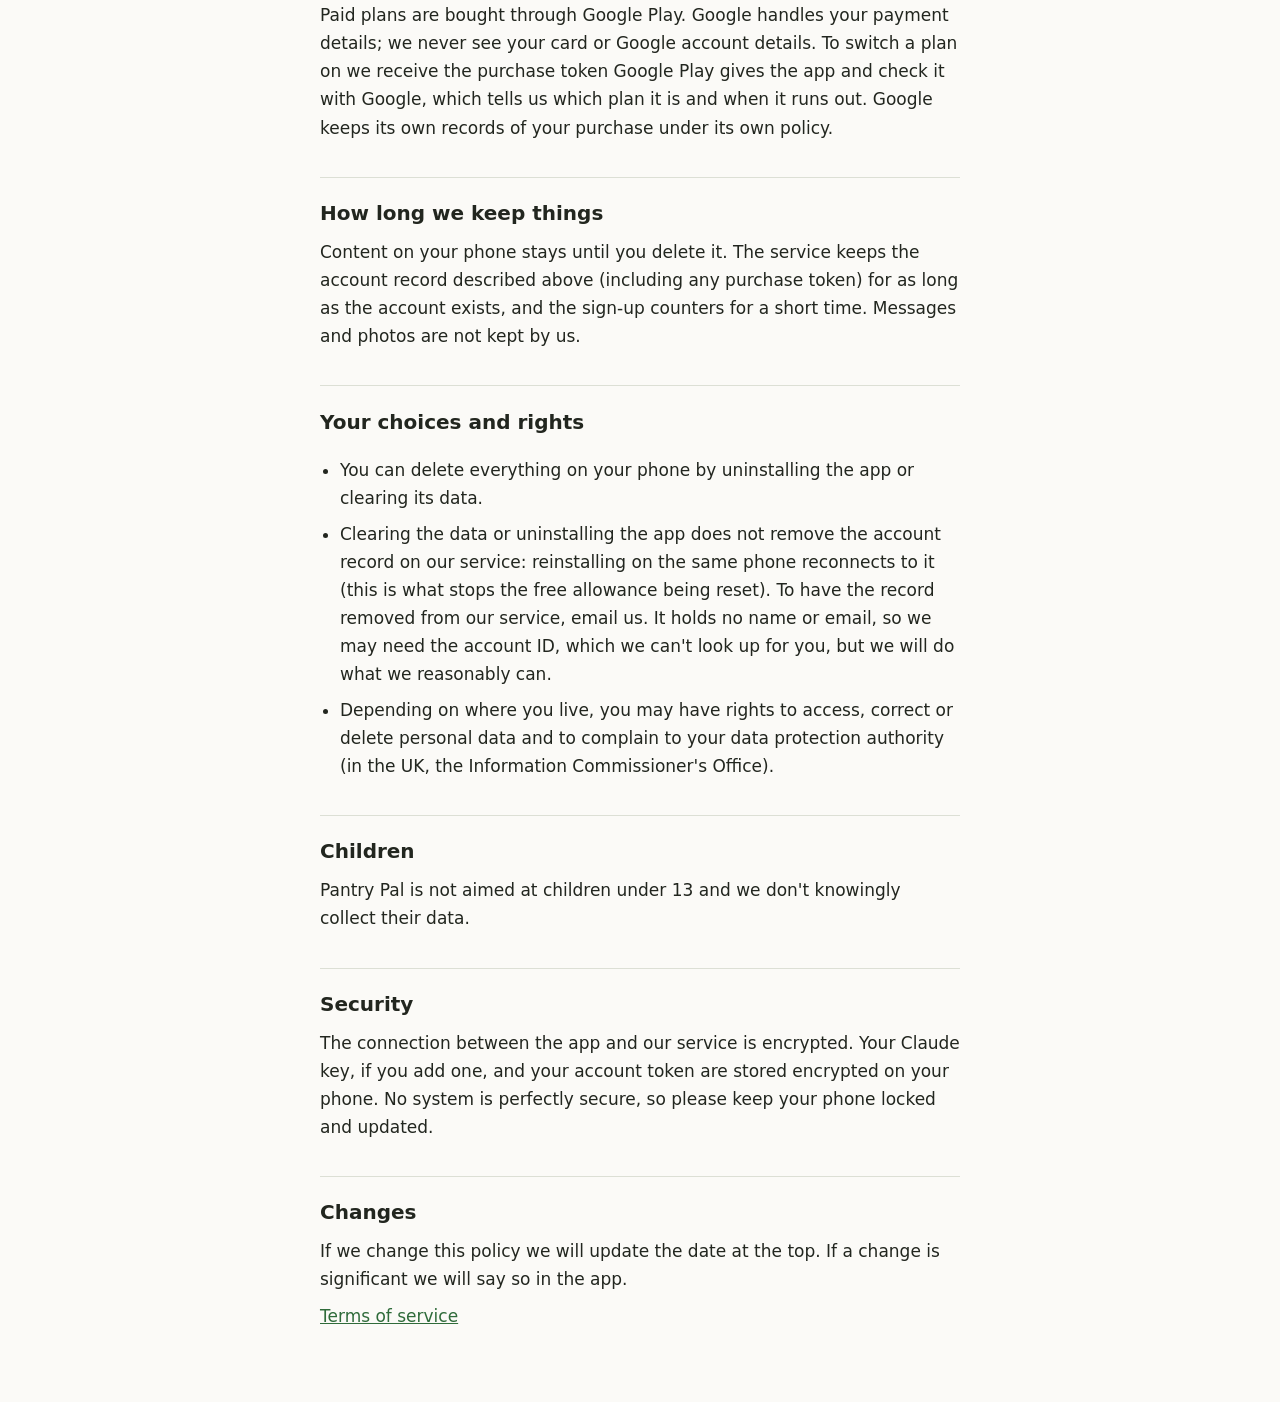
==== commit 55675985: "Privacy policy: hashed Android ID, household follower key, reinstall reconnects to the account" ====
--- a/index.html
+++ b/index.html
@@ -10,7 +10,7 @@
 <body>
 <main>
   <h1>Privacy policy</h1>
-  <p class="muted">Pantry Pal for Android &middot; Last updated 16 November 2026</p>
+  <p class="muted">Pantry Pal for Android &middot; Last updated 17 November 2026</p>
 
   <p class="note">The short version: your pantry, meals, shopping lists and receipts are stored on your phone. The AI assistant works by sending what you type, and photos you choose to scan, through our service to Anthropic's Claude. We don't ask for your name or email, we don't show ads and we don't sell data.</p>
 
@@ -41,6 +41,8 @@
     <li>Which plan the account is on, how much of the allowance has been used and when the current period started.</li>
     <li>If you subscribe: the Google Play purchase token for your subscription and the date your paid plan runs out. This lets us check with Google that the plan is still active and renew or end it without asking you.</li>
     <li>A scrambled (hashed) form of the network address used to sign up, counted per day to stop people creating huge numbers of accounts. The real address is not stored by us.</li>
+    <li>A scrambled (hashed) form of your phone's Android ID. It lets us give the same account back if you reinstall Pantry Pal on the same phone, so the plan and allowance stay with the phone and cannot be reset by reinstalling. The real ID is not stored by us, and it is not used for advertising or tracking.</li>
+    <li>If your phone is paired with another phone as a household helper (follower): a key that links that phone to the main phone's account, so its AI use counts against the household's allowance and plan. The main phone can switch the key off at any time by removing the device.</li>
   </ul>
   <p>Cloudflare, which hosts the service, processes requests as the network operator and may keep ordinary technical logs as described in its own policy: <a href="https://www.cloudflare.com/privacypolicy/" rel="noopener">cloudflare.com/privacypolicy</a>.</p>
   <p>When an account is created, the app asks Google Play to confirm that it is the genuine Pantry Pal installed from Google Play on a real device (Google Play Integrity). Google provides this check and processes it under its own terms. Our service receives only the pass or fail result, uses it to decide whether to make the account, and does not store it. See <a href="https://policies.google.com/privacy" rel="noopener">policies.google.com/privacy</a>.</p>
@@ -68,7 +70,7 @@
   <h2>Your choices and rights</h2>
   <ul>
     <li>You can delete everything on your phone by uninstalling the app or clearing its data.</li>
-    <li>Clearing the data also disconnects your phone from its account record. To have the record removed from our service, email us. It holds no name or email, so we may need the account ID, which we can't look up for you, but we will do what we reasonably can.</li>
+    <li>Clearing the data or uninstalling the app does not remove the account record on our service: reinstalling on the same phone reconnects to it (this is what stops the free allowance being reset). To have the record removed from our service, email us. It holds no name or email, so we may need the account ID, which we can't look up for you, but we will do what we reasonably can.</li>
     <li>Depending on where you live, you may have rights to access, correct or delete personal data and to complain to your data protection authority (in the UK, the Information Commissioner's Office).</li>
   </ul>
 
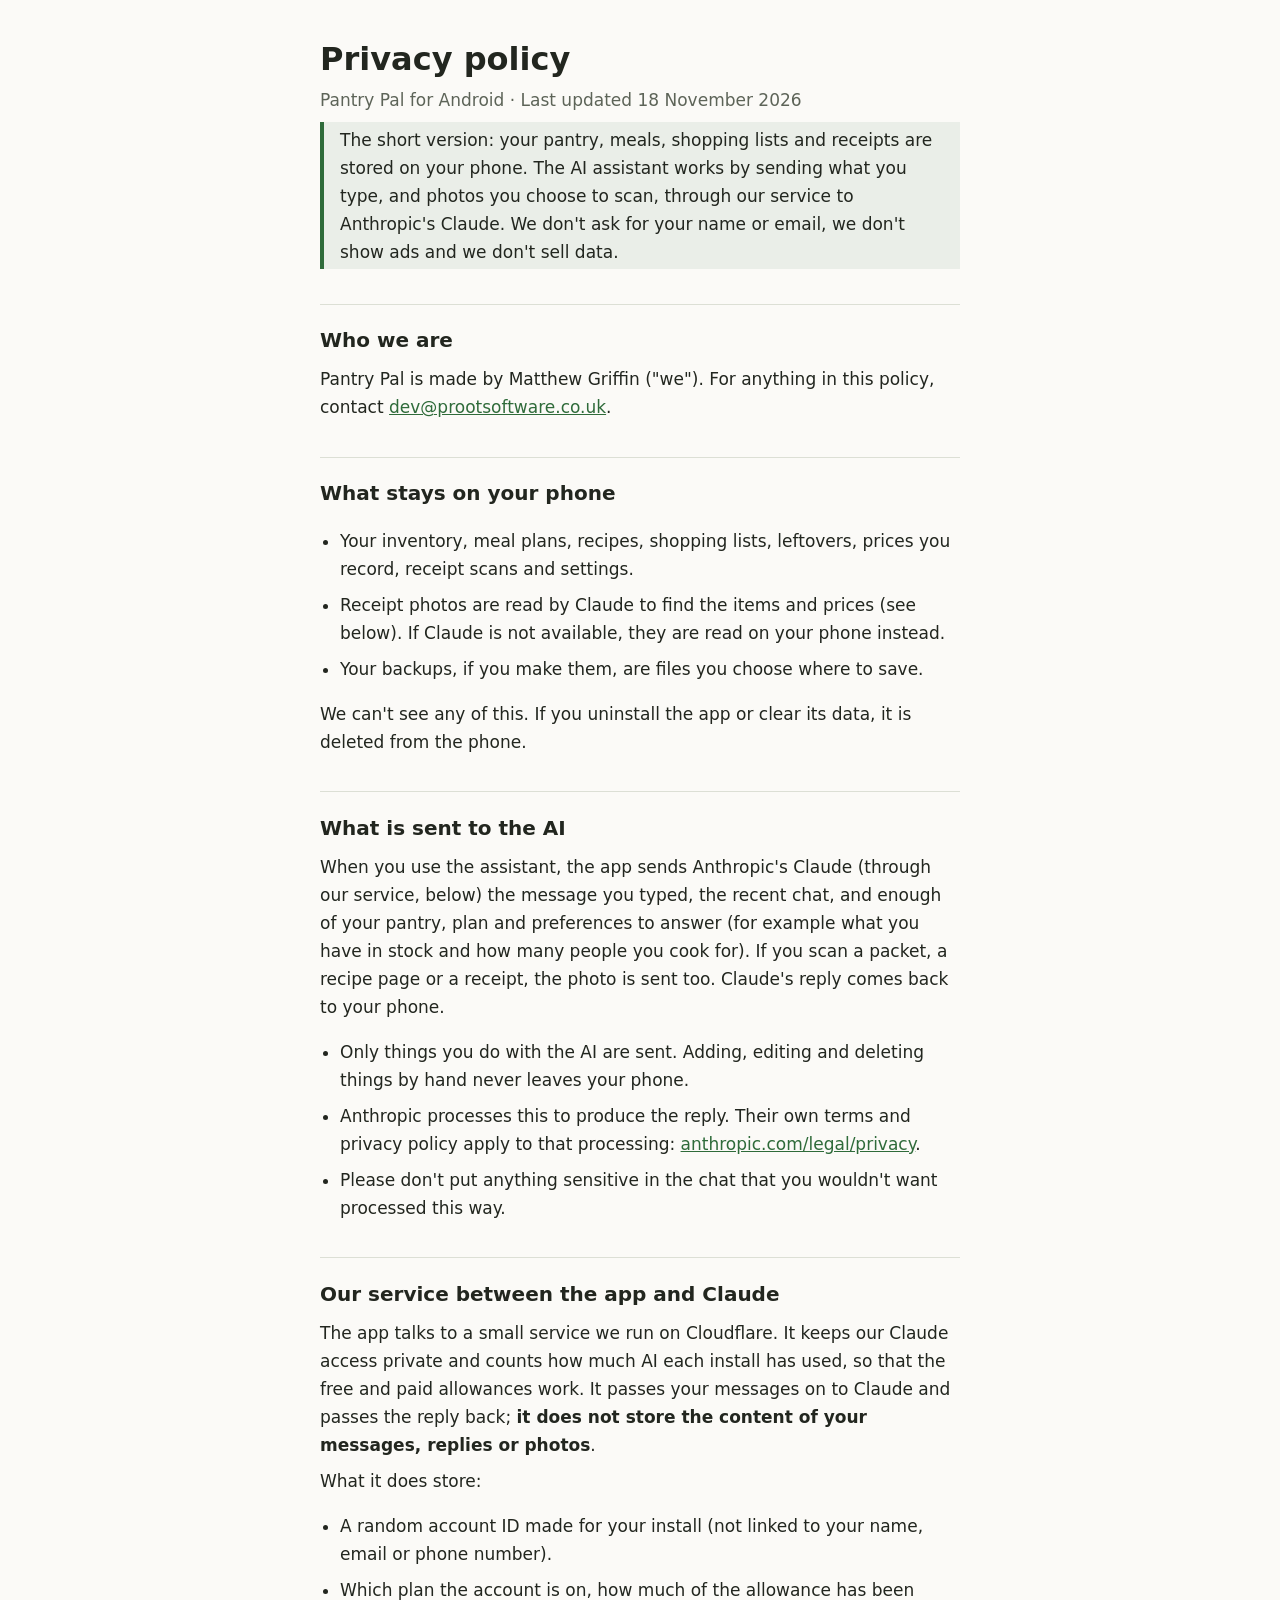
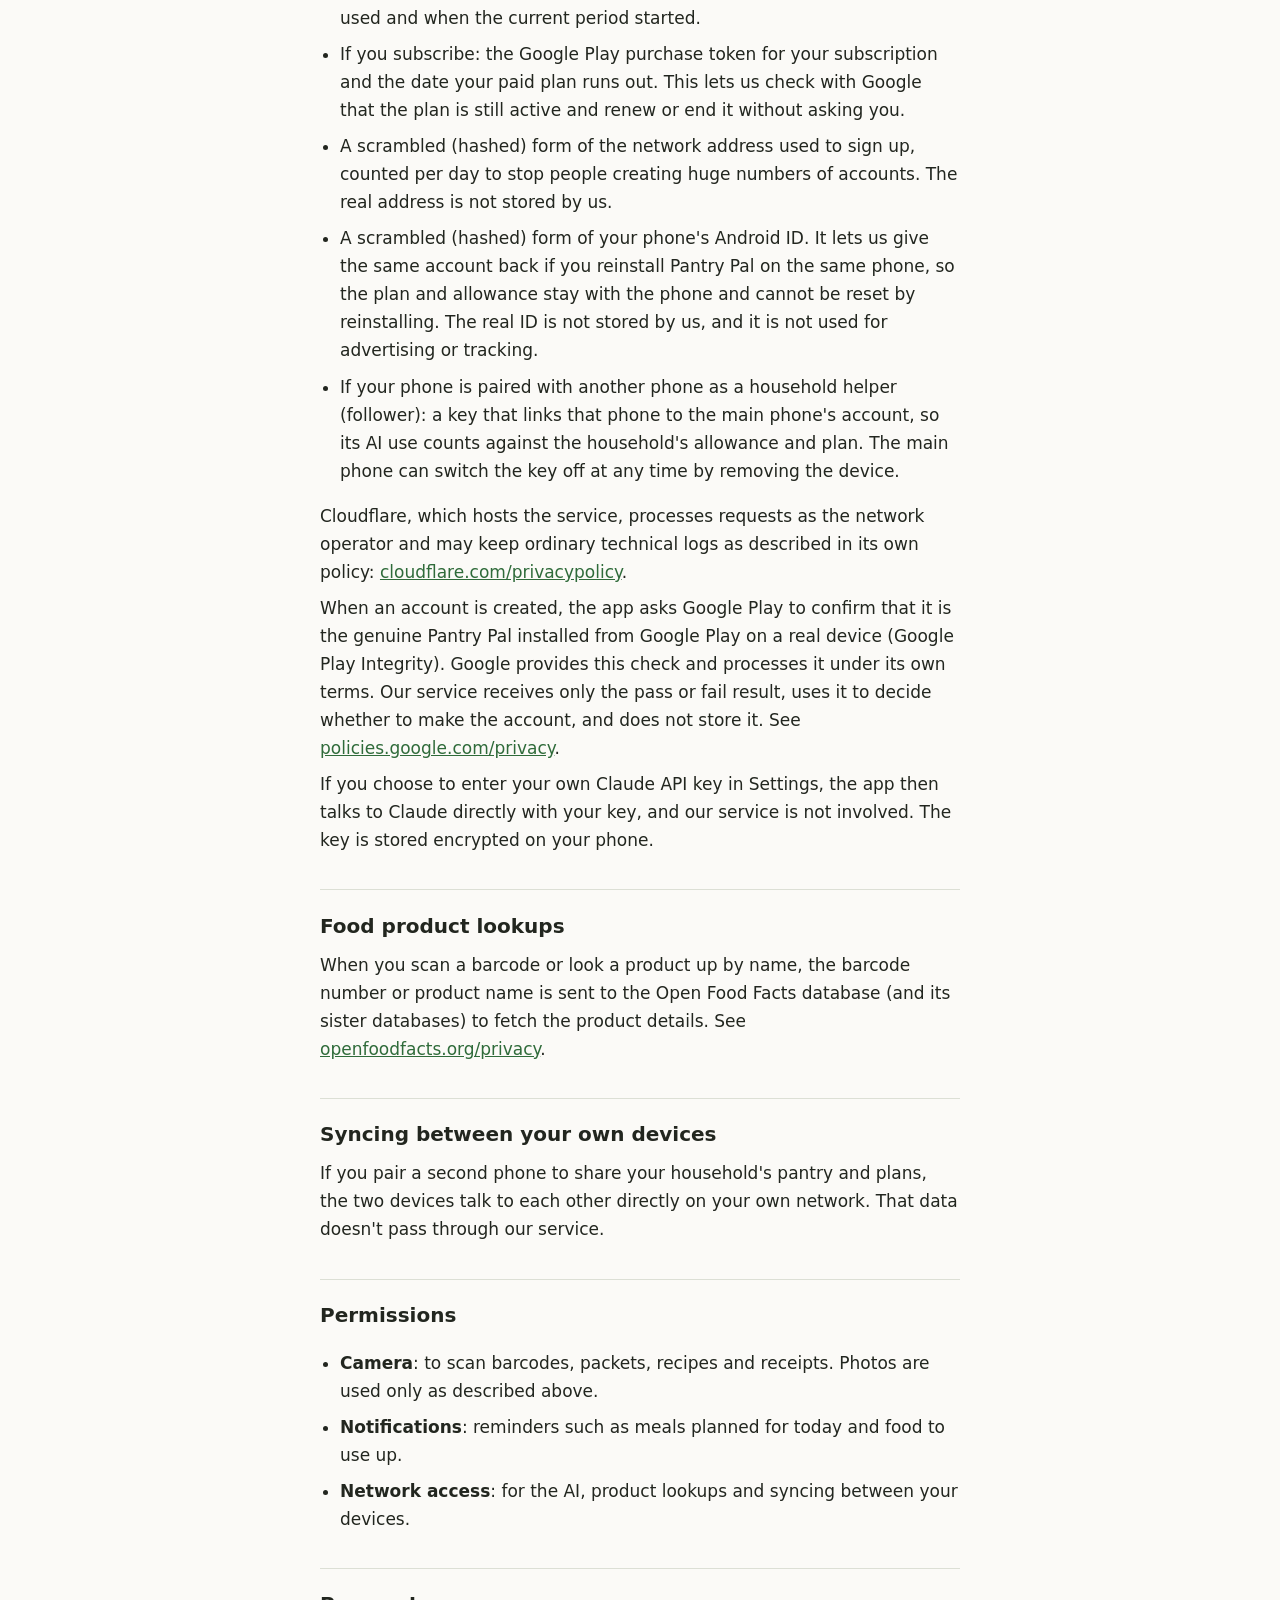
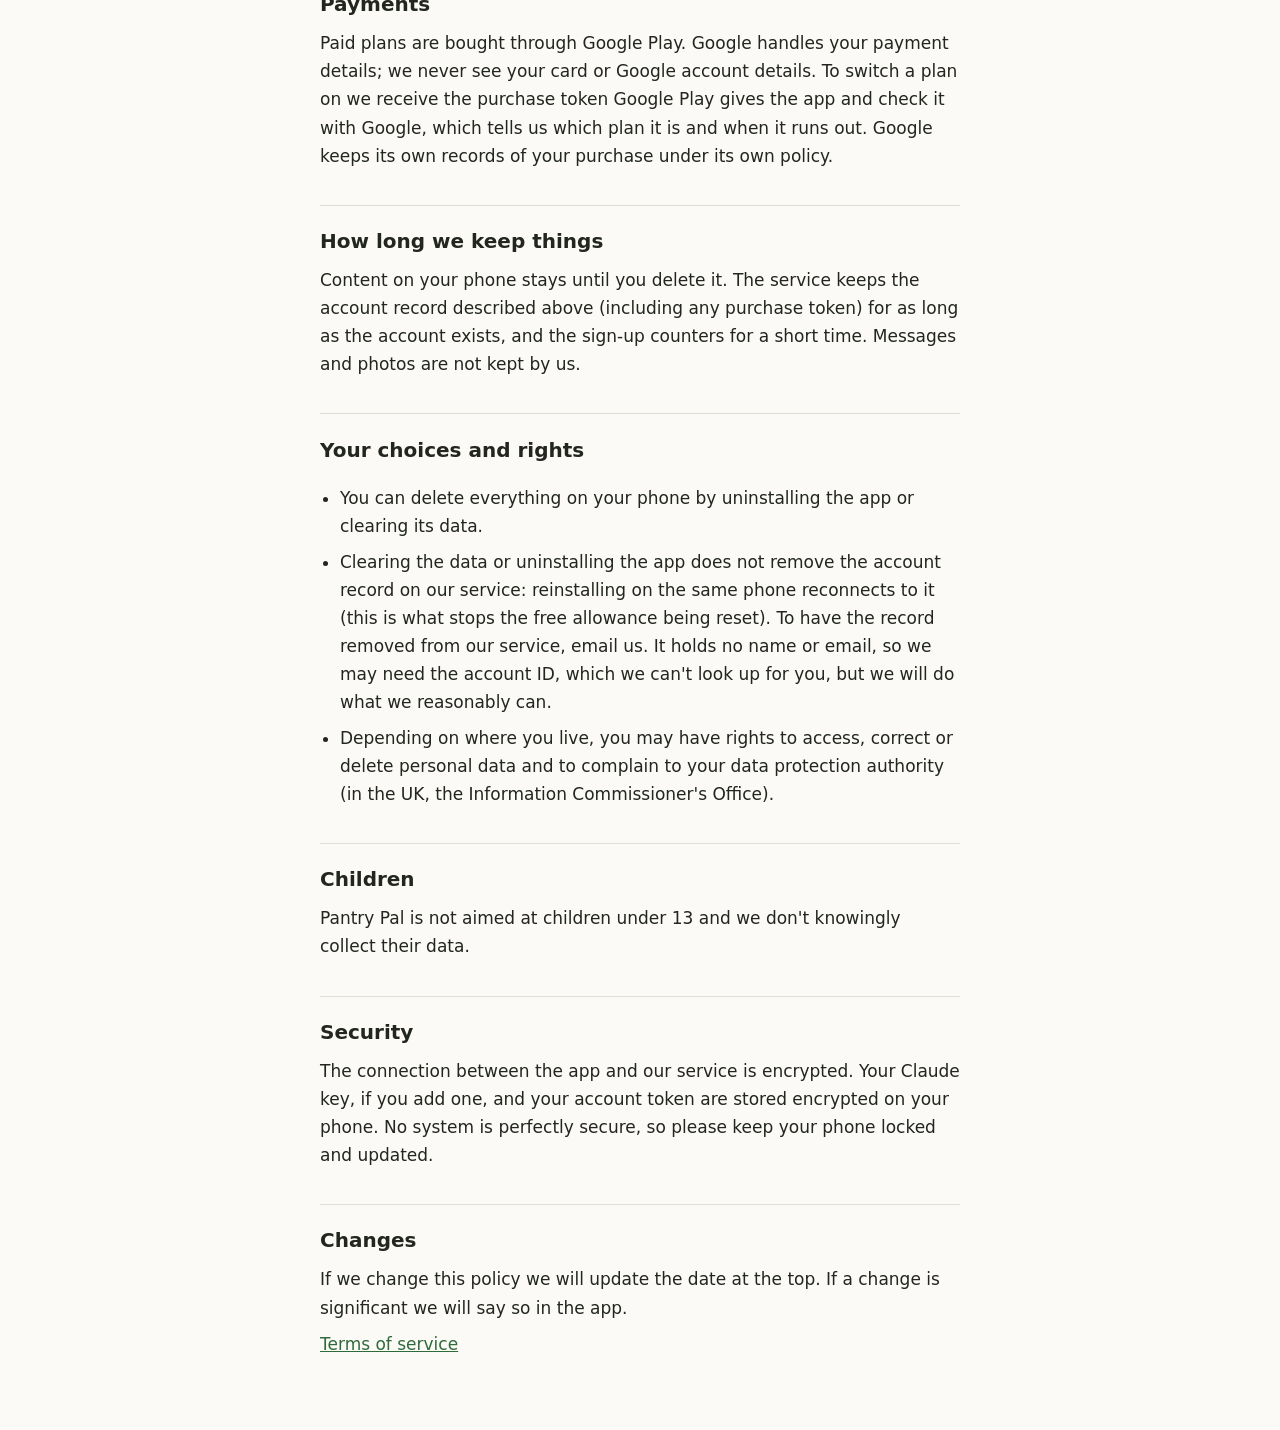
==== commit c83d3307: "Receipt photos are read by Claude (phone fallback); date updated" ====
--- a/index.html
+++ b/index.html
@@ -10,7 +10,7 @@
 <body>
 <main>
   <h1>Privacy policy</h1>
-  <p class="muted">Pantry Pal for Android &middot; Last updated 17 November 2026</p>
+  <p class="muted">Pantry Pal for Android &middot; Last updated 18 November 2026</p>
 
   <p class="note">The short version: your pantry, meals, shopping lists and receipts are stored on your phone. The AI assistant works by sending what you type, and photos you choose to scan, through our service to Anthropic's Claude. We don't ask for your name or email, we don't show ads and we don't sell data.</p>
 
@@ -20,13 +20,13 @@
   <h2>What stays on your phone</h2>
   <ul>
     <li>Your inventory, meal plans, recipes, shopping lists, leftovers, prices you record, receipt scans and settings.</li>
-    <li>Receipt photos are read on your phone to find the items and prices.</li>
+    <li>Receipt photos are read by Claude to find the items and prices (see below). If Claude is not available, they are read on your phone instead.</li>
     <li>Your backups, if you make them, are files you choose where to save.</li>
   </ul>
   <p>We can't see any of this. If you uninstall the app or clear its data, it is deleted from the phone.</p>
 
   <h2>What is sent to the AI</h2>
-  <p>When you use the assistant, the app sends Anthropic's Claude (through our service, below) the message you typed, the recent chat, and enough of your pantry, plan and preferences to answer (for example what you have in stock and how many people you cook for). If you scan a packet or a recipe page, the photo is sent too. Claude's reply comes back to your phone.</p>
+  <p>When you use the assistant, the app sends Anthropic's Claude (through our service, below) the message you typed, the recent chat, and enough of your pantry, plan and preferences to answer (for example what you have in stock and how many people you cook for). If you scan a packet, a recipe page or a receipt, the photo is sent too. Claude's reply comes back to your phone.</p>
   <ul>
     <li>Only things you do with the AI are sent. Adding, editing and deleting things by hand never leaves your phone.</li>
     <li>Anthropic processes this to produce the reply. Their own terms and privacy policy apply to that processing: <a href="https://www.anthropic.com/legal/privacy" rel="noopener">anthropic.com/legal/privacy</a>.</li>
